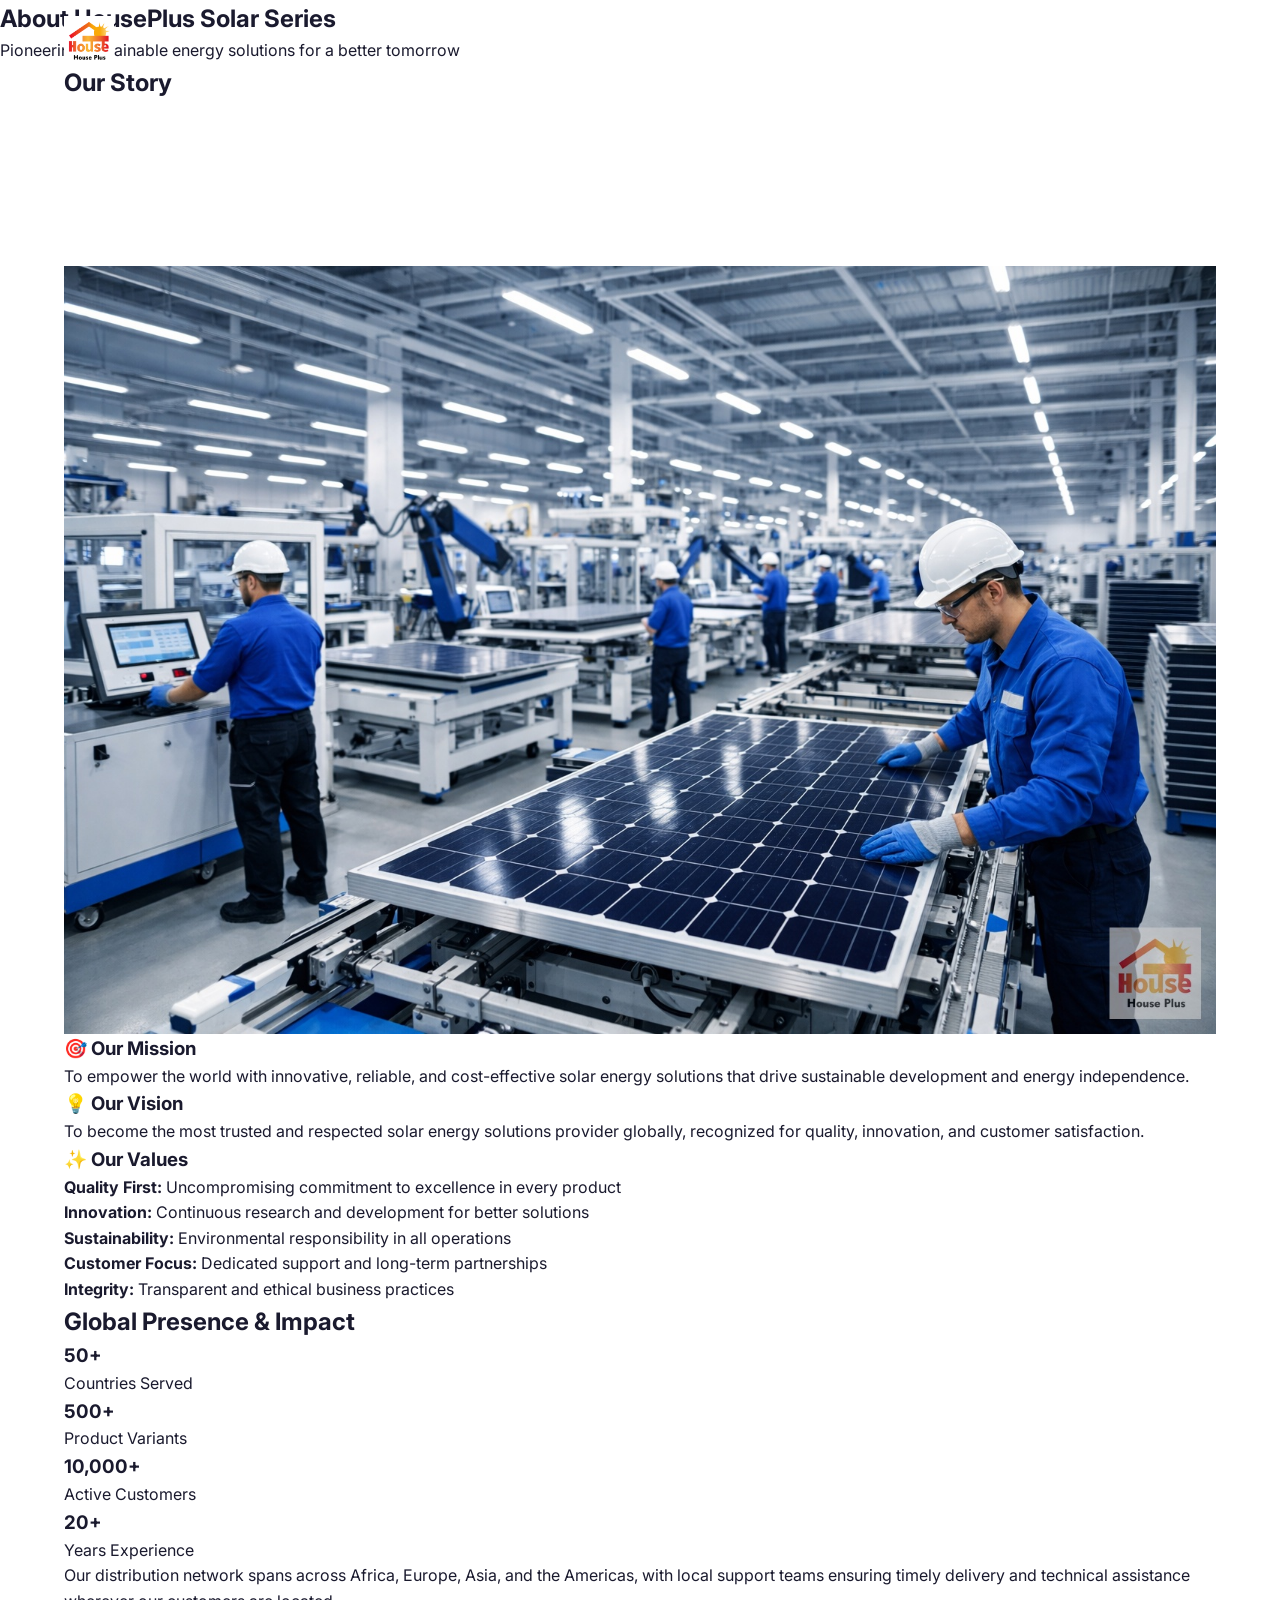
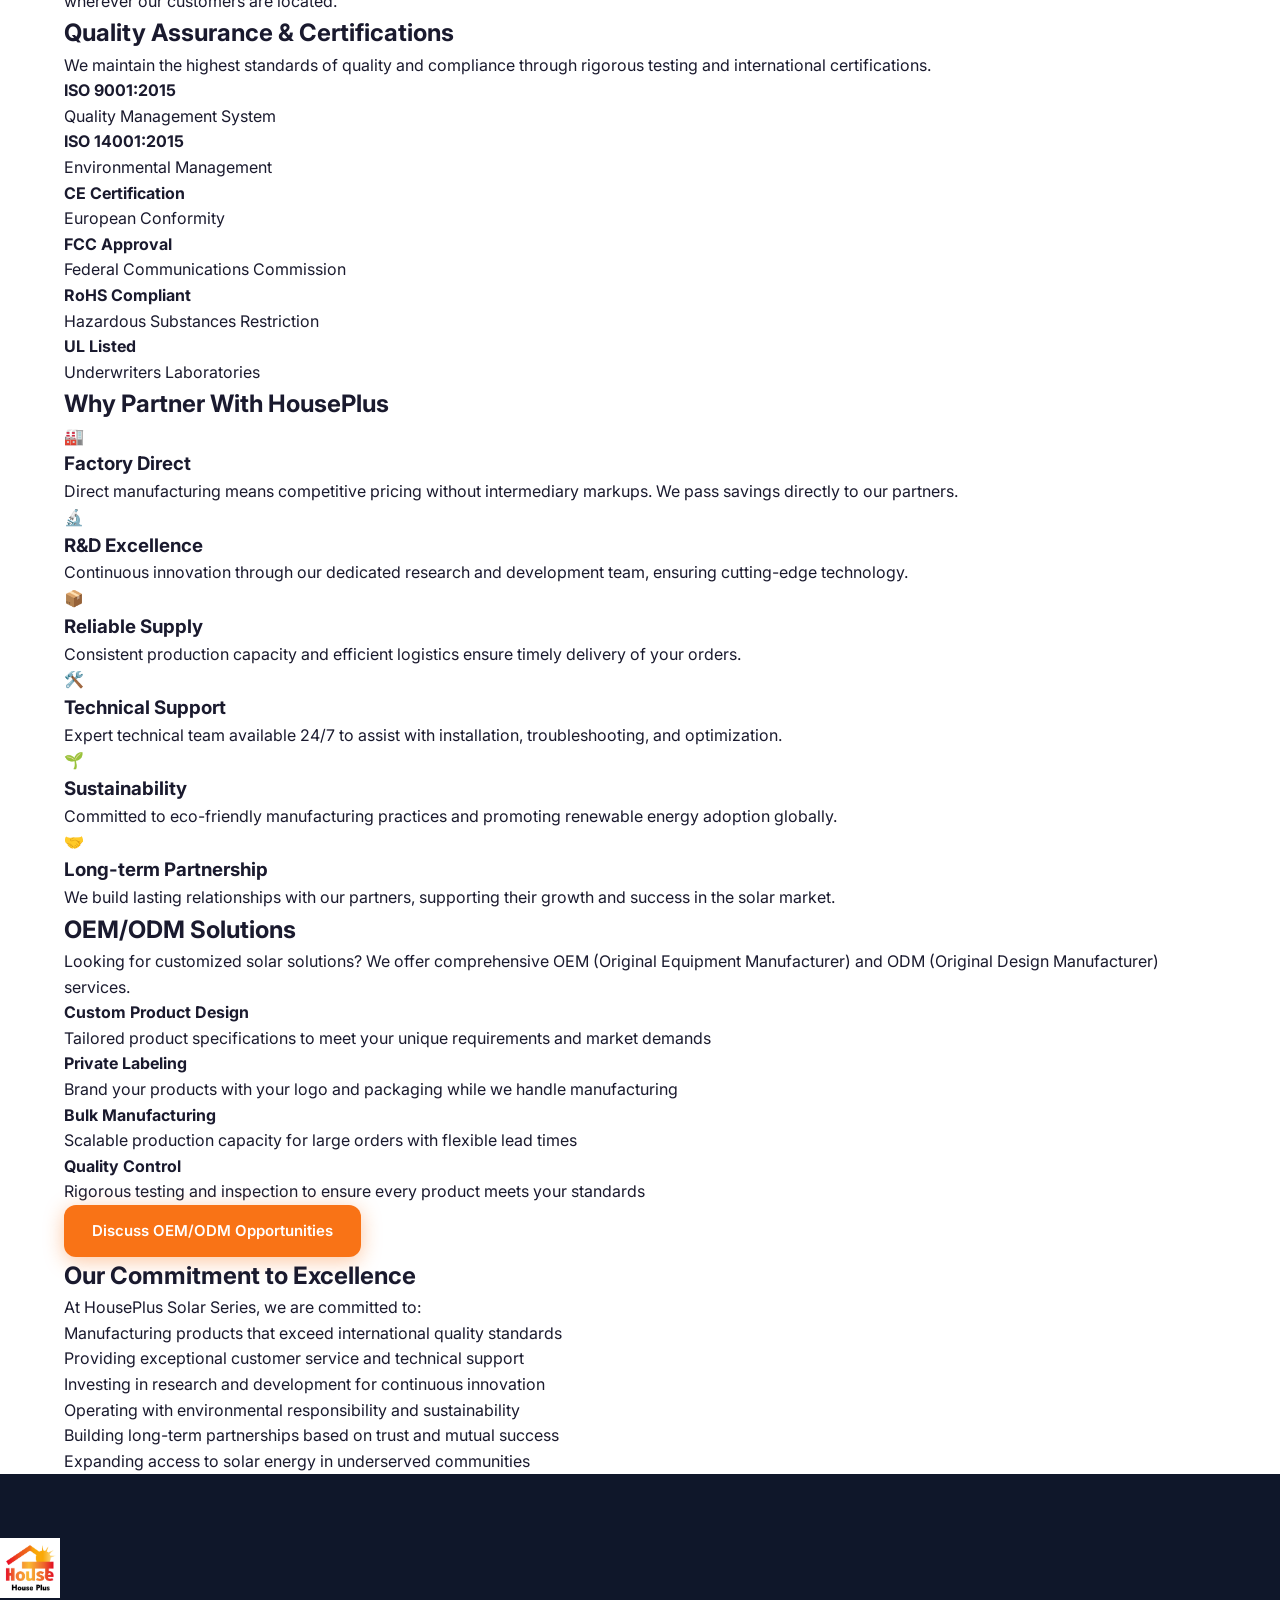
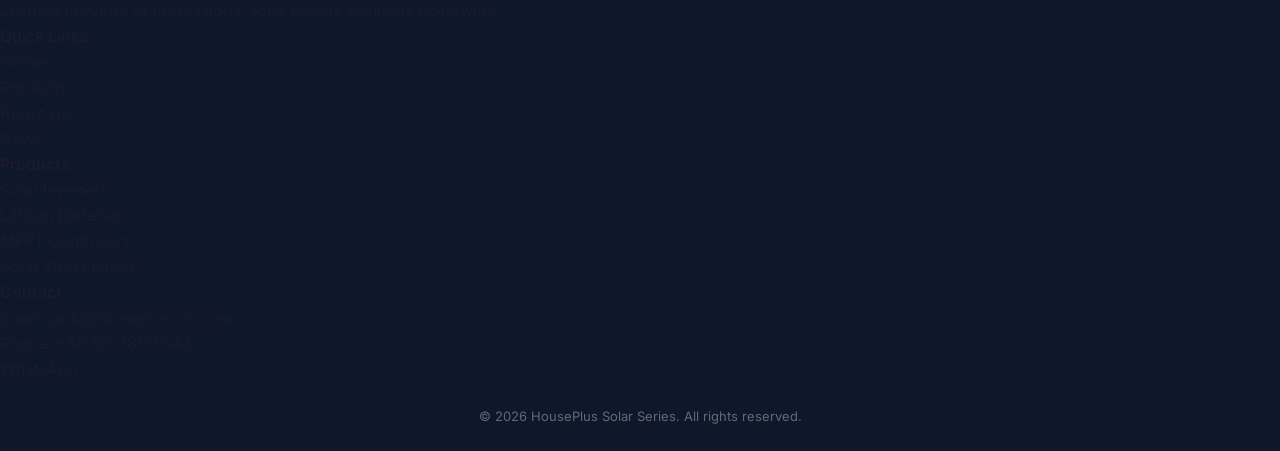
==== about.html @ 692befcb "Restructure to Multi-Page Architecture: Add products.html, about.html, contact.html pages with deep " ====
<!DOCTYPE html>
<html lang="en">
<head>
  <meta charset="UTF-8" />
  <meta name="viewport" content="width=device-width, initial-scale=1.0" />
  <title>About HousePlus | Leading Solar Energy Solutions Provider</title>
  <meta name="description" content="Learn about HousePlus Solar Series - a global leader in professional solar energy solutions with 20+ years of experience, serving 50+ countries with innovative and reliable products." />
  <meta name="keywords" content="solar company, renewable energy provider, solar manufacturer, solar solutions, sustainable energy, company profile" />
  
  <!-- Open Graph -->
  <meta property="og:title" content="About HousePlus | Leading Solar Energy Provider" />
  <meta property="og:description" content="Global leader in professional solar energy solutions with 20+ years of experience and presence in 50+ countries." />
  <meta property="og:type" content="website" />
  <meta property="og:url" content="https://houseplus.ng/about.html" />
  <meta property="og:image" content="https://houseplus.ng/assets/about-bg.jpg" />
  
  <!-- Fonts & Styles -->
  <link rel="preconnect" href="https://fonts.googleapis.com" />
  <link rel="preconnect" href="https://fonts.gstatic.com" crossorigin />
  <link href="https://fonts.googleapis.com/css2?family=Inter:wght@300;400;500;600;700;800&family=Montserrat:wght@700;800;900&display=swap" rel="stylesheet" />
  <link rel="stylesheet" href="style.css" />
  
  <!-- Favicon -->
  <link rel="icon" type="image/x-icon" href="favicon.ico" />
  <link rel="icon" type="image/png" sizes="256x256" href="assets/favicon.png" />
  <meta name="theme-color" content="#F97316" />
  
  <!-- Canonical -->
  <link rel="canonical" href="https://houseplus.ng/about.html" />
  
  <!-- Schema Markup - About Organization -->
  <script type="application/ld+json">
  {
    "@context": "https://schema.org",
    "@type": "Organization",
    "name": "HousePlus Solar Series",
    "url": "https://houseplus.ng/",
    "logo": "https://houseplus.ng/assets/houseplus-logo.png",
    "description": "Global leader in professional solar energy solutions",
    "foundingDate": "2003",
    "numberOfEmployees": "500+",
    "areaServed": [
      "Nigeria", "Africa", "Europe", "Asia", "Americas"
    ],
    "contactPoint": {
      "@type": "ContactPoint",
      "contactType": "Sales",
      "telephone": "+86-155-7811-9543",
      "email": "jack@houseplus-ch.com"
    }
  }
  </script>
</head>
<body>

  <!-- ===== NAVIGATION ===== -->
  <nav class="navbar" id="navbar">
    <div class="nav-container">
      <div class="nav-logo">
        <img src="assets/houseplus-logo.png" alt="HousePlus Logo" class="logo-image" />
      </div>
      <ul class="nav-links" id="navLinks">
        <li><a href="/">Home</a></li>
        <li><a href="/products.html">Products</a></li>
        <li><a href="/about.html">About</a></li>
        <li><a href="/news.html">News</a></li>
        <li><a href="/contact.html">Contact</a></li>
      </ul>
      <div class="nav-toggle" id="navToggle">
        <span></span>
        <span></span>
        <span></span>
      </div>
    </div>
  </nav>

  <!-- ===== PAGE HEADER ===== -->
  <section class="page-header">
    <h1>About HousePlus Solar Series</h1>
    <p>Pioneering sustainable energy solutions for a better tomorrow</p>
  </section>

  <!-- ===== COMPANY STORY ===== -->
  <section class="about-section">
    <div class="container">
      <div class="about-content">
        <h2>Our Story</h2>
        <p>Founded in 2003, HousePlus Solar Series has grown from a small regional manufacturer to a global leader in professional solar energy solutions. With over two decades of experience, we have established ourselves as a trusted partner for residential, commercial, and industrial solar applications across more than 50 countries.</p>
        <p>Our mission is to make renewable energy accessible, affordable, and reliable for everyone. We believe that solar power is not just an alternative energy source—it's the future of sustainable development. Every product we manufacture is designed with this vision in mind.</p>
      </div>
      <div class="about-image">
        <img src="assets/about-bg.jpg" alt="HousePlus Factory" />
      </div>
    </div>
  </section>

  <!-- ===== MISSION & VALUES ===== -->
  <section class="mission-values">
    <div class="container">
      <div class="mission-item">
        <h3>🎯 Our Mission</h3>
        <p>To empower the world with innovative, reliable, and cost-effective solar energy solutions that drive sustainable development and energy independence.</p>
      </div>
      <div class="mission-item">
        <h3>💡 Our Vision</h3>
        <p>To become the most trusted and respected solar energy solutions provider globally, recognized for quality, innovation, and customer satisfaction.</p>
      </div>
      <div class="mission-item">
        <h3>✨ Our Values</h3>
        <ul>
          <li><strong>Quality First:</strong> Uncompromising commitment to excellence in every product</li>
          <li><strong>Innovation:</strong> Continuous research and development for better solutions</li>
          <li><strong>Sustainability:</strong> Environmental responsibility in all operations</li>
          <li><strong>Customer Focus:</strong> Dedicated support and long-term partnerships</li>
          <li><strong>Integrity:</strong> Transparent and ethical business practices</li>
        </ul>
      </div>
    </div>
  </section>

  <!-- ===== GLOBAL PRESENCE ===== -->
  <section class="global-presence">
    <div class="container">
      <h2>Global Presence & Impact</h2>
      <div class="presence-grid">
        <div class="presence-item">
          <h3>50+</h3>
          <p>Countries Served</p>
        </div>
        <div class="presence-item">
          <h3>500+</h3>
          <p>Product Variants</p>
        </div>
        <div class="presence-item">
          <h3>10,000+</h3>
          <p>Active Customers</p>
        </div>
        <div class="presence-item">
          <h3>20+</h3>
          <p>Years Experience</p>
        </div>
      </div>
      <p class="presence-description">Our distribution network spans across Africa, Europe, Asia, and the Americas, with local support teams ensuring timely delivery and technical assistance wherever our customers are located.</p>
    </div>
  </section>

  <!-- ===== QUALITY & CERTIFICATIONS ===== -->
  <section class="certifications">
    <div class="container">
      <h2>Quality Assurance & Certifications</h2>
      <p>We maintain the highest standards of quality and compliance through rigorous testing and international certifications.</p>
      <div class="cert-grid">
        <div class="cert-item">
          <h4>ISO 9001:2015</h4>
          <p>Quality Management System</p>
        </div>
        <div class="cert-item">
          <h4>ISO 14001:2015</h4>
          <p>Environmental Management</p>
        </div>
        <div class="cert-item">
          <h4>CE Certification</h4>
          <p>European Conformity</p>
        </div>
        <div class="cert-item">
          <h4>FCC Approval</h4>
          <p>Federal Communications Commission</p>
        </div>
        <div class="cert-item">
          <h4>RoHS Compliant</h4>
          <p>Hazardous Substances Restriction</p>
        </div>
        <div class="cert-item">
          <h4>UL Listed</h4>
          <p>Underwriters Laboratories</p>
        </div>
      </div>
    </div>
  </section>

  <!-- ===== WHY PARTNER WITH US ===== -->
  <section class="partnership-benefits">
    <div class="container">
      <h2>Why Partner With HousePlus</h2>
      <div class="benefits-grid">
        <div class="benefit-item">
          <div class="benefit-icon">🏭</div>
          <h3>Factory Direct</h3>
          <p>Direct manufacturing means competitive pricing without intermediary markups. We pass savings directly to our partners.</p>
        </div>
        <div class="benefit-item">
          <div class="benefit-icon">🔬</div>
          <h3>R&D Excellence</h3>
          <p>Continuous innovation through our dedicated research and development team, ensuring cutting-edge technology.</p>
        </div>
        <div class="benefit-item">
          <div class="benefit-icon">📦</div>
          <h3>Reliable Supply</h3>
          <p>Consistent production capacity and efficient logistics ensure timely delivery of your orders.</p>
        </div>
        <div class="benefit-item">
          <div class="benefit-icon">🛠️</div>
          <h3>Technical Support</h3>
          <p>Expert technical team available 24/7 to assist with installation, troubleshooting, and optimization.</p>
        </div>
        <div class="benefit-item">
          <div class="benefit-icon">🌱</div>
          <h3>Sustainability</h3>
          <p>Committed to eco-friendly manufacturing practices and promoting renewable energy adoption globally.</p>
        </div>
        <div class="benefit-item">
          <div class="benefit-icon">🤝</div>
          <h3>Long-term Partnership</h3>
          <p>We build lasting relationships with our partners, supporting their growth and success in the solar market.</p>
        </div>
      </div>
    </div>
  </section>

  <!-- ===== OEM/ODM SERVICES ===== -->
  <section class="oem-services">
    <div class="container">
      <h2>OEM/ODM Solutions</h2>
      <p>Looking for customized solar solutions? We offer comprehensive OEM (Original Equipment Manufacturer) and ODM (Original Design Manufacturer) services.</p>
      <div class="services-list">
        <div class="service-item">
          <h4>Custom Product Design</h4>
          <p>Tailored product specifications to meet your unique requirements and market demands</p>
        </div>
        <div class="service-item">
          <h4>Private Labeling</h4>
          <p>Brand your products with your logo and packaging while we handle manufacturing</p>
        </div>
        <div class="service-item">
          <h4>Bulk Manufacturing</h4>
          <p>Scalable production capacity for large orders with flexible lead times</p>
        </div>
        <div class="service-item">
          <h4>Quality Control</h4>
          <p>Rigorous testing and inspection to ensure every product meets your standards</p>
        </div>
      </div>
      <a href="/contact.html" class="btn btn-primary btn-large">Discuss OEM/ODM Opportunities</a>
    </div>
  </section>

  <!-- ===== COMMITMENT TO EXCELLENCE ===== -->
  <section class="commitment">
    <div class="container">
      <h2>Our Commitment to Excellence</h2>
      <p>At HousePlus Solar Series, we are committed to:</p>
      <ul class="commitment-list">
        <li>Manufacturing products that exceed international quality standards</li>
        <li>Providing exceptional customer service and technical support</li>
        <li>Investing in research and development for continuous innovation</li>
        <li>Operating with environmental responsibility and sustainability</li>
        <li>Building long-term partnerships based on trust and mutual success</li>
        <li>Expanding access to solar energy in underserved communities</li>
      </ul>
    </div>
  </section>

  <!-- ===== FOOTER ===== -->
  <footer class="footer">
    <div class="footer-content">
      <div class="footer-section">
        <div class="footer-brand">
          <img src="assets/houseplus-logo.png" alt="HousePlus Logo" class="logo-image" />
        </div>
        <p>Leading provider of professional solar energy solutions worldwide</p>
      </div>
      <div class="footer-section">
        <h4>Quick Links</h4>
        <ul>
          <li><a href="/">Home</a></li>
          <li><a href="/products.html">Products</a></li>
          <li><a href="/about.html">About Us</a></li>
          <li><a href="/news.html">News</a></li>
        </ul>
      </div>
      <div class="footer-section">
        <h4>Products</h4>
        <ul>
          <li><a href="/products.html#inverters">Solar Inverters</a></li>
          <li><a href="/products.html#batteries">Lithium Batteries</a></li>
          <li><a href="/products.html#controllers">MPPT Controllers</a></li>
          <li><a href="/products.html#lights">Solar Street Lights</a></li>
        </ul>
      </div>
      <div class="footer-section">
        <h4>Contact</h4>
        <p>Email: <a href="mailto:jack@houseplus-ch.com">jack@houseplus-ch.com</a></p>
        <p>Phone: <a href="tel:+8615578119543">+86 155 7811 9543</a></p>
        <p><a href="https://wa.me/8615578119543" target="_blank">WhatsApp</a></p>
      </div>
    </div>
    <div class="footer-bottom">
      <p>&copy; 2026 HousePlus Solar Series. All rights reserved.</p>
    </div>
  </footer>

  <!-- Scripts -->
  <script src="script.js"></script>
</body>
</html>
---- style.css ----
/* ===== RESET & BASE ===== */
*, *::before, *::after { box-sizing: border-box; margin: 0; padding: 0; }
html { scroll-behavior: smooth; font-size: 16px; }
body {
  font-family: 'Inter', system-ui, sans-serif;
  color: #1a1a2e;
  background: #fff;
  line-height: 1.6;
  overflow-x: hidden;
}
img { max-width: 100%; height: auto; display: block; }
a { text-decoration: none; color: inherit; }
ul { list-style: none; }

/* ===== CSS VARIABLES ===== */
:root {
  --orange: #F97316;
  --orange-dark: #EA580C;
  --orange-light: #FED7AA;
  --green: #16A34A;
  --blue: #2563EB;
  --dark: #0F172A;
  --dark-2: #1E293B;
  --gray: #64748B;
  --gray-light: #F1F5F9;
  --white: #FFFFFF;
  --radius: 16px;
  --shadow: 0 4px 24px rgba(0,0,0,0.08);
  --shadow-lg: 0 12px 48px rgba(0,0,0,0.14);
  --transition: all 0.3s cubic-bezier(0.4, 0, 0.2, 1);
}

/* ===== CONTAINER ===== */
.container {
  max-width: 1200px;
  margin: 0 auto;
  padding: 0 24px;
}

/* ===== NAVBAR ===== */
.navbar {
  position: fixed;
  top: 0; left: 0; right: 0;
  z-index: 1000;
  padding: 16px 0;
  transition: var(--transition);
}
.navbar.scrolled {
  background: rgba(15, 23, 42, 0.95);
  backdrop-filter: blur(12px);
  padding: 12px 0;
  box-shadow: 0 2px 20px rgba(0,0,0,0.2);
}
.nav-container {
  max-width: 1200px;
  margin: 0 auto;
  padding: 0 24px;
  display: flex;
  align-items: center;
  gap: 32px;
}
.nav-logo {
  display: flex;
  align-items: center;
  gap: 10px;
  flex-shrink: 0;
}
.logo-image {
  height: 50px;
  width: auto;
  object-fit: contain;
  transition: var(--transition);
}
.navbar.scrolled .logo-image {
  height: 42px;
}
.logo-icon svg { width: 38px; height: 38px; }
.logo-text {
  display: flex;
  flex-direction: column;
  line-height: 1;
}
.logo-house { font-family: 'Montserrat', sans-serif; font-weight: 800; font-size: 18px; color: #fff; }
.logo-plus { font-family: 'Montserrat', sans-serif; font-weight: 800; font-size: 18px; color: var(--orange); display: inline; }
.logo-house + .logo-plus { display: inline; }
.logo-text > span:first-child::after { content: ''; }
.logo-text { flex-direction: row; align-items: baseline; gap: 0; flex-wrap: wrap; }
.logo-sub { font-size: 10px; color: rgba(255,255,255,0.6); letter-spacing: 0.1em; text-transform: uppercase; width: 100%; margin-top: 2px; }
.nav-links {
  display: flex;
  align-items: center;
  gap: 4px;
  margin-left: auto;
}
.nav-links a {
  color: rgba(255,255,255,0.85);
  font-size: 14px;
  font-weight: 500;
  padding: 8px 14px;
  border-radius: 8px;
  transition: var(--transition);
}
.nav-links a:hover { color: #fff; background: rgba(255,255,255,0.1); }
.nav-cta {
  background: var(--orange);
  color: #fff;
  font-size: 14px;
  font-weight: 600;
  padding: 10px 22px;
  border-radius: 10px;
  transition: var(--transition);
  white-space: nowrap;
}
.nav-cta:hover { background: var(--orange-dark); transform: translateY(-1px); }
.nav-toggle {
  display: none;
  flex-direction: column;
  gap: 5px;
  background: none;
  border: none;
  cursor: pointer;
  padding: 4px;
  margin-left: auto;
}
.nav-toggle span {
  display: block;
  width: 24px;
  height: 2px;
  background: #fff;
  border-radius: 2px;
  transition: var(--transition);
}

/* ===== HERO ===== */
.hero {
  position: relative;
  min-height: 100vh;
  display: flex;
  align-items: center;
  overflow: hidden;
}
.hero-bg {
  position: absolute;
  inset: 0;
  z-index: 0;
}
.hero-bg img {
  width: 100%;
  height: 100%;
  object-fit: cover;
  object-position: center;
}
.hero-overlay {
  position: absolute;
  inset: 0;
  background: linear-gradient(135deg, rgba(15,23,42,0.88) 0%, rgba(15,23,42,0.65) 50%, rgba(249,115,22,0.25) 100%);
}
.hero-content {
  position: relative;
  z-index: 1;
  max-width: 1200px;
  margin: 0 auto;
  padding: 120px 24px 80px;
  max-width: 680px;
  padding-left: 80px;
}
.hero-badge {
  display: inline-flex;
  align-items: center;
  gap: 8px;
  background: rgba(249,115,22,0.2);
  border: 1px solid rgba(249,115,22,0.4);
  color: var(--orange-light);
  font-size: 13px;
  font-weight: 600;
  padding: 8px 16px;
  border-radius: 50px;
  margin-bottom: 24px;
  letter-spacing: 0.03em;
}
.hero-title {
  font-family: 'Montserrat', sans-serif;
  font-size: clamp(36px, 5vw, 64px);
  font-weight: 900;
  color: #fff;
  line-height: 1.1;
  margin-bottom: 20px;
  letter-spacing: -0.02em;
}
.gradient-text {
  background: linear-gradient(135deg, var(--orange) 0%, #FBBF24 100%);
  -webkit-background-clip: text;
  -webkit-text-fill-color: transparent;
  background-clip: text;
}
.hero-desc {
  color: rgba(255,255,255,0.8);
  font-size: 17px;
  line-height: 1.7;
  margin-bottom: 36px;
  max-width: 560px;
}
.hero-actions {
  display: flex;
  gap: 16px;
  flex-wrap: wrap;
  margin-bottom: 48px;
}
.btn-primary {
  display: inline-flex;
  align-items: center;
  gap: 8px;
  background: var(--orange);
  color: #fff;
  font-size: 15px;
  font-weight: 600;
  padding: 14px 28px;
  border-radius: 12px;
  transition: var(--transition);
  box-shadow: 0 4px 20px rgba(249,115,22,0.4);
}
.btn-primary:hover { background: var(--orange-dark); transform: translateY(-2px); box-shadow: 0 8px 30px rgba(249,115,22,0.5); }
.btn-secondary {
  display: inline-flex;
  align-items: center;
  gap: 8px;
  background: rgba(255,255,255,0.12);
  border: 1px solid rgba(255,255,255,0.3);
  color: #fff;
  font-size: 15px;
  font-weight: 600;
  padding: 14px 28px;
  border-radius: 12px;
  transition: var(--transition);
  backdrop-filter: blur(8px);
}
.btn-secondary:hover { background: rgba(255,255,255,0.2); transform: translateY(-2px); }
.hero-stats {
  display: flex;
  align-items: center;
  gap: 32px;
}
.stat-item { display: flex; flex-direction: column; }
.stat-num { font-family: 'Montserrat', sans-serif; font-size: 28px; font-weight: 800; color: #fff; line-height: 1; }
.stat-label { font-size: 12px; color: rgba(255,255,255,0.6); text-transform: uppercase; letter-spacing: 0.08em; margin-top: 4px; }
.stat-divider { width: 1px; height: 40px; background: rgba(255,255,255,0.2); }
.hero-scroll {
  position: absolute;
  bottom: 40px;
  right: 80px;
  z-index: 1;
}
.scroll-indicator {
  display: flex;
  flex-direction: column;
  align-items: center;
  gap: 8px;
  color: rgba(255,255,255,0.5);
  font-size: 11px;
  letter-spacing: 0.1em;
  text-transform: uppercase;
}
.scroll-line {
  width: 1px;
  height: 48px;
  background: linear-gradient(to bottom, rgba(255,255,255,0.5), transparent);
  animation: scrollPulse 2s ease-in-out infinite;
}
@keyframes scrollPulse {
  0%, 100% { opacity: 0.5; transform: scaleY(1); }
  50% { opacity: 1; transform: scaleY(1.1); }
}

/* ===== SECTION COMMON ===== */
.section-header {
  text-align: center;
  margin-bottom: 64px;
}
.section-tag {
  display: inline-block;
  background: rgba(249,115,22,0.1);
  color: var(--orange);
  font-size: 12px;
  font-weight: 700;
  letter-spacing: 0.12em;
  text-transform: uppercase;
  padding: 6px 16px;
  border-radius: 50px;
  margin-bottom: 16px;
}
.section-tag.light {
  background: rgba(255,255,255,0.15);
  color: rgba(255,255,255,0.9);
}
.section-title {
  font-family: 'Montserrat', sans-serif;
  font-size: clamp(28px, 4vw, 44px);
  font-weight: 800;
  color: var(--dark);
  line-height: 1.15;
  margin-bottom: 16px;
  letter-spacing: -0.02em;
}
.section-desc {
  color: var(--gray);
  font-size: 17px;
  max-width: 600px;
  margin: 0 auto;
  line-height: 1.7;
}

/* ===== PRODUCTS SECTION ===== */
.categories {
  padding: 100px 0;
  background: #fff;
}
.products-grid {
  display: grid;
  grid-template-columns: repeat(3, 1fr);
  gap: 28px;
}
.product-card {
  background: #fff;
  border-radius: var(--radius);
  overflow: hidden;
  box-shadow: var(--shadow);
  border: 1px solid #E2E8F0;
  transition: var(--transition);
  display: flex;
  flex-direction: column;
}
.product-card:hover {
  transform: translateY(-6px);
  box-shadow: var(--shadow-lg);
  border-color: var(--orange-light);
}
.product-img-wrap {
  position: relative;
  aspect-ratio: 1;
  overflow: hidden;
  background: var(--gray-light);
}
.product-img-wrap img {
  width: 100%;
  height: 100%;
  object-fit: cover;
  transition: transform 0.5s ease;
}
.product-card:hover .product-img-wrap img { transform: scale(1.05); }
.product-badge {
  position: absolute;
  top: 14px;
  left: 14px;
  background: var(--orange);
  color: #fff;
  font-size: 11px;
  font-weight: 700;
  padding: 4px 12px;
  border-radius: 50px;
  letter-spacing: 0.05em;
  text-transform: uppercase;
}
.product-badge.new { background: var(--green); }
.product-badge.hot { background: #DC2626; }
.product-body {
  padding: 24px;
  display: flex;
  flex-direction: column;
  flex: 1;
}
.product-tag {
  font-size: 11px;
  font-weight: 700;
  color: var(--orange);
  text-transform: uppercase;
  letter-spacing: 0.1em;
  margin-bottom: 8px;
}
.product-body h3 {
  font-family: 'Montserrat', sans-serif;
  font-size: 18px;
  font-weight: 700;
  color: var(--dark);
  margin-bottom: 10px;
  line-height: 1.3;
}
.product-body p {
  font-size: 14px;
  color: var(--gray);
  line-height: 1.65;
  margin-bottom: 16px;
}
.product-specs {
  border-top: 1px solid #E2E8F0;
  padding-top: 16px;
  margin-bottom: 20px;
  display: flex;
  flex-direction: column;
  gap: 8px;
}
.product-specs li {
  display: flex;
  justify-content: space-between;
  align-items: center;
  font-size: 13px;
}
.product-specs li span { color: var(--gray); }
.product-specs li strong { color: var(--dark); font-weight: 600; }
.product-btn {
  display: block;
  text-align: center;
  background: var(--gray-light);
  color: var(--dark);
  font-size: 14px;
  font-weight: 600;
  padding: 12px;
  border-radius: 10px;
  transition: var(--transition);
  margin-top: auto;
}
.product-btn:hover { background: var(--orange); color: #fff; }

/* ===== BANNER STRIP ===== */
.banner-strip {
  background: linear-gradient(135deg, var(--dark) 0%, var(--dark-2) 100%);
  padding: 48px 0;
}
.banner-content {
  display: flex;
  align-items: center;
  justify-content: space-between;
  gap: 32px;
  flex-wrap: wrap;
}
.banner-text h3 {
  font-family: 'Montserrat', sans-serif;
  font-size: 22px;
  font-weight: 700;
  color: #fff;
  margin-bottom: 8px;
}
.banner-text p { color: rgba(255,255,255,0.7); font-size: 15px; }
.btn-white {
  display: inline-flex;
  align-items: center;
  background: #fff;
  color: var(--dark);
  font-size: 14px;
  font-weight: 700;
  padding: 14px 28px;
  border-radius: 10px;
  transition: var(--transition);
  white-space: nowrap;
}
.btn-white:hover { background: var(--orange-light); transform: translateY(-2px); }

/* ===== FEATURES ===== */
.features {
  padding: 100px 0;
  background: var(--gray-light);
}
.features-grid {
  display: grid;
  grid-template-columns: repeat(3, 1fr);
  gap: 24px;
}
.feature-card {
  background: #fff;
  border-radius: var(--radius);
  padding: 32px 28px;
  transition: var(--transition);
  border: 1px solid #E2E8F0;
}
.feature-card:hover {
  transform: translateY(-4px);
  box-shadow: var(--shadow);
}
.feature-icon {
  width: 52px;
  height: 52px;
  border-radius: 14px;
  display: flex;
  align-items: center;
  justify-content: center;
  margin-bottom: 20px;
}
.feature-icon svg { width: 24px; height: 24px; }
.feature-icon.green { background: #DCFCE7; color: var(--green); }
.feature-icon.orange { background: #FED7AA; color: var(--orange); }
.feature-icon.blue { background: #DBEAFE; color: var(--blue); }
.feature-icon.purple { background: #EDE9FE; color: #7C3AED; }
.feature-icon.teal { background: #CCFBF1; color: #0D9488; }
.feature-icon.red { background: #FEE2E2; color: #DC2626; }
.feature-card h4 {
  font-family: 'Montserrat', sans-serif;
  font-size: 17px;
  font-weight: 700;
  color: var(--dark);
  margin-bottom: 10px;
}
.feature-card p { font-size: 14px; color: var(--gray); line-height: 1.65; }

/* ===== ABOUT ===== */
.about {
  position: relative;
  padding: 100px 0;
  overflow: hidden;
}
.about-bg {
  position: absolute;
  inset: 0;
  z-index: 0;
}
.about-bg img { width: 100%; height: 100%; object-fit: cover; }
.about-overlay {
  position: absolute;
  inset: 0;
  background: linear-gradient(135deg, rgba(15,23,42,0.92) 0%, rgba(15,23,42,0.80) 100%);
}
.about .container { position: relative; z-index: 1; }
.about-grid {
  display: grid;
  grid-template-columns: 1fr 1fr;
  gap: 64px;
  align-items: start;
}
.about-title {
  font-family: 'Montserrat', sans-serif;
  font-size: clamp(24px, 3vw, 36px);
  font-weight: 800;
  color: #fff;
  line-height: 1.2;
  margin-bottom: 20px;
  letter-spacing: -0.02em;
}
.about-content p {
  color: rgba(255,255,255,0.75);
  font-size: 15px;
  line-height: 1.75;
  margin-bottom: 16px;
}
.about-metrics {
  display: flex;
  gap: 32px;
  margin-top: 36px;
  padding-top: 32px;
  border-top: 1px solid rgba(255,255,255,0.15);
}
.metric { display: flex; flex-direction: column; }
.metric-num {
  font-family: 'Montserrat', sans-serif;
  font-size: 28px;
  font-weight: 800;
  color: var(--orange);
  line-height: 1;
}
.metric-label { font-size: 12px; color: rgba(255,255,255,0.55); margin-top: 4px; text-transform: uppercase; letter-spacing: 0.08em; }
.about-cards {
  display: flex;
  flex-direction: column;
  gap: 20px;
}
.about-card {
  background: rgba(255,255,255,0.08);
  border: 1px solid rgba(255,255,255,0.12);
  backdrop-filter: blur(10px);
  border-radius: var(--radius);
  padding: 24px;
  display: flex;
  gap: 20px;
  align-items: flex-start;
  transition: var(--transition);
}
.about-card:hover { background: rgba(255,255,255,0.12); }
.about-card-icon {
  width: 44px;
  height: 44px;
  background: rgba(249,115,22,0.2);
  border-radius: 12px;
  display: flex;
  align-items: center;
  justify-content: center;
  flex-shrink: 0;
  color: var(--orange);
}
.about-card-icon svg { width: 22px; height: 22px; }
.about-card h4 { font-size: 16px; font-weight: 700; color: #fff; margin-bottom: 6px; }
.about-card p { font-size: 13px; color: rgba(255,255,255,0.65); line-height: 1.6; }

/* ===== CONTACT ===== */
.contact {
  padding: 100px 0;
  background: #fff;
}
.contact-grid {
  display: grid;
  grid-template-columns: 380px 1fr;
  gap: 64px;
  align-items: start;
}
.contact-info {
  display: flex;
  flex-direction: column;
  gap: 24px;
}
.contact-item {
  display: flex;
  gap: 16px;
  align-items: flex-start;
}
.contact-icon {
  width: 44px;
  height: 44px;
  background: var(--gray-light);
  border-radius: 12px;
  display: flex;
  align-items: center;
  justify-content: center;
  flex-shrink: 0;
  color: var(--orange);
}
.contact-icon svg { width: 20px; height: 20px; }
.contact-item h5 { font-size: 13px; font-weight: 600; color: var(--gray); margin-bottom: 4px; text-transform: uppercase; letter-spacing: 0.08em; }
.contact-item p { font-size: 15px; color: var(--dark); font-weight: 500; }
.whatsapp-btn {
  display: inline-flex;
  align-items: center;
  gap: 10px;
  background: #25D366;
  color: #fff;
  font-size: 15px;
  font-weight: 600;
  padding: 14px 24px;
  border-radius: 12px;
  transition: var(--transition);
  margin-top: 8px;
  box-shadow: 0 4px 16px rgba(37,211,102,0.3);
}
.whatsapp-btn:hover { background: #1ebe5d; transform: translateY(-2px); box-shadow: 0 8px 24px rgba(37,211,102,0.4); }

/* ===== FORM ===== */
.contact-form {
  display: flex;
  flex-direction: column;
  gap: 20px;
}
.form-row { display: grid; grid-template-columns: 1fr 1fr; gap: 20px; }
.form-group { display: flex; flex-direction: column; gap: 8px; }
.form-group label { font-size: 13px; font-weight: 600; color: var(--dark); }
.form-group input,
.form-group select,
.form-group textarea {
  border: 1.5px solid #E2E8F0;
  border-radius: 10px;
  padding: 12px 16px;
  font-size: 14px;
  font-family: inherit;
  color: var(--dark);
  background: #fff;
  transition: var(--transition);
  outline: none;
  resize: vertical;
}
.form-group input:focus,
.form-group select:focus,
.form-group textarea:focus {
  border-color: var(--orange);
  box-shadow: 0 0 0 3px rgba(249,115,22,0.1);
}
.form-group input::placeholder,
.form-group textarea::placeholder { color: #94A3B8; }
.form-group.focused label { color: var(--orange); }
.form-group.filled label { color: var(--dark); }
.form-group.error input,
.form-group.error select,
.form-group.error textarea { border-color: #EF4444; box-shadow: 0 0 0 3px rgba(239,68,68,0.1); }
.char-counter { font-size: 12px; color: #999; margin-top: 4px; text-align: right; }
.btn-submit {
  display: inline-flex;
  align-items: center;
  justify-content: center;
  gap: 10px;
  background: var(--orange);
  color: #fff;
  font-size: 15px;
  font-weight: 600;
  padding: 16px 32px;
  border-radius: 12px;
  border: none;
  cursor: pointer;
  transition: var(--transition);
  box-shadow: 0 4px 20px rgba(249,115,22,0.35);
  font-family: inherit;
}
.btn-submit:hover { background: var(--orange-dark); transform: translateY(-2px); box-shadow: 0 8px 30px rgba(249,115,22,0.45); }
.btn-submit:disabled { opacity: 0.7; cursor: not-allowed; transform: none; }
.btn-submit:active:not(:disabled) { transform: translateY(0); }
.form-success {
  display: none;
  align-items: center;
  gap: 10px;
  background: #DCFCE7;
  color: var(--green);
  font-size: 14px;
  font-weight: 500;
  padding: 16px 20px;
  border-radius: 10px;
  border: 1px solid #BBF7D0;
}
.form-success.show { display: flex; }

/* ===== FOOTER ===== */
.footer {
  background: var(--dark);
  padding: 64px 0 0;
}
.footer-grid {
  display: grid;
  grid-template-columns: 2fr 1fr 1fr 1.5fr;
  gap: 48px;
  padding-bottom: 48px;
  border-bottom: 1px solid rgba(255,255,255,0.08);
}
.footer-brand .nav-logo { margin-bottom: 16px; }
.footer-brand .logo-image { height: 60px; width: auto; }
.footer-tagline { font-size: 14px; color: rgba(255,255,255,0.5); line-height: 1.65; }
.footer-col h5 {
  font-size: 13px;
  font-weight: 700;
  color: rgba(255,255,255,0.9);
  text-transform: uppercase;
  letter-spacing: 0.1em;
  margin-bottom: 20px;
}
.footer-col ul { display: flex; flex-direction: column; gap: 10px; }
.footer-col ul a { font-size: 14px; color: rgba(255,255,255,0.5); transition: var(--transition); }
.footer-col ul a:hover { color: var(--orange); }
.footer-contact { display: flex; flex-direction: column; gap: 12px; }
.footer-contact li {
  display: flex;
  align-items: center;
  gap: 10px;
  font-size: 13px;
  color: rgba(255,255,255,0.55);
}
.footer-contact li svg { flex-shrink: 0; opacity: 0.7; }
.footer-bottom {
  padding: 24px 0;
  text-align: center;
}
.footer-bottom p { font-size: 13px; color: rgba(255,255,255,0.35); }

/* ===== RESPONSIVE ===== */
@media (max-width: 1024px) {
  .products-grid { grid-template-columns: repeat(2, 1fr); }
  .features-grid { grid-template-columns: repeat(2, 1fr); }
  .about-grid { grid-template-columns: 1fr; gap: 40px; }
  .contact-grid { grid-template-columns: 1fr; }
  .footer-grid { grid-template-columns: 1fr 1fr; }
  .hero-content { padding-left: 40px; }
}

@media (max-width: 768px) {
  .nav-links, .nav-cta { display: none; }
  .nav-toggle { display: flex; }
  .nav-links.open {
    display: flex;
    flex-direction: column;
    position: absolute;
    top: 100%;
    left: 0; right: 0;
    background: rgba(15,23,42,0.97);
    padding: 20px 24px;
    gap: 4px;
    backdrop-filter: blur(12px);
  }
  .products-grid { grid-template-columns: 1fr; }
  .features-grid { grid-template-columns: 1fr; }
  .form-row { grid-template-columns: 1fr; }
  .footer-grid { grid-template-columns: 1fr; gap: 32px; }
  .hero-content { padding: 100px 24px 60px; max-width: 100%; }
  .hero-stats { gap: 20px; }
  .stat-num { font-size: 22px; }
  .hero-scroll { display: none; }
  .about-metrics { flex-wrap: wrap; gap: 24px; }
  .banner-content { flex-direction: column; text-align: center; }
}

@media (max-width: 480px) {
  .hero-actions { flex-direction: column; }
  .btn-primary, .btn-secondary { width: 100%; justify-content: center; }
  .hero-stats { flex-wrap: wrap; }
  .stat-divider { display: none; }
}


/* ===== NEWS PAGE STYLES ===== */
.news-hero {
  background: linear-gradient(135deg, var(--dark) 0%, var(--dark-2) 100%);
  padding: 80px 24px;
  text-align: center;
  color: #fff;
}
.news-hero-content { max-width: 800px; margin: 0 auto; }
.news-hero-title {
  font-family: 'Montserrat', sans-serif;
  font-size: 48px;
  font-weight: 900;
  margin: 24px 0;
  line-height: 1.2;
}
.news-hero-desc {
  font-size: 18px;
  color: #CBD5E1;
  margin-bottom: 40px;
}

/* ===== NEWS FILTERS ===== */
.news-filters {
  display: flex;
  gap: 12px;
  justify-content: center;
  flex-wrap: wrap;
}
.filter-btn {
  background: rgba(255, 255, 255, 0.1);
  color: #fff;
  border: 1px solid rgba(255, 255, 255, 0.2);
  padding: 10px 20px;
  border-radius: 24px;
  font-size: 14px;
  font-weight: 500;
  cursor: pointer;
  transition: var(--transition);
  font-family: inherit;
}
.filter-btn:hover {
  background: rgba(249, 115, 22, 0.2);
  border-color: var(--orange);
  color: var(--orange);
}
.filter-btn.active {
  background: var(--orange);
  border-color: var(--orange);
  color: #fff;
}

/* ===== NEWS GRID ===== */
.news-section { padding: 80px 0; }
.news-grid {
  display: grid;
  grid-template-columns: repeat(auto-fill, minmax(350px, 1fr));
  gap: 32px;
  margin-bottom: 60px;
}

/* ===== NEWS CARD ===== */
.news-card {
  background: #fff;
  border-radius: 16px;
  overflow: hidden;
  box-shadow: var(--shadow);
  transition: var(--transition);
  display: flex;
  flex-direction: column;
}
.news-card:hover {
  transform: translateY(-8px);
  box-shadow: var(--shadow-lg);
}
.news-image {
  position: relative;
  height: 220px;
  overflow: hidden;
}
.news-image img {
  width: 100%;
  height: 100%;
  object-fit: cover;
  transition: var(--transition);
}
.news-card:hover .news-image img {
  transform: scale(1.05);
}
.news-badge {
  position: absolute;
  top: 16px;
  left: 16px;
  background: var(--orange);
  color: #fff;
  padding: 6px 12px;
  border-radius: 6px;
  font-size: 12px;
  font-weight: 600;
}
.news-date {
  position: absolute;
  bottom: 16px;
  right: 16px;
  background: rgba(0, 0, 0, 0.6);
  color: #fff;
  padding: 6px 12px;
  border-radius: 6px;
  font-size: 12px;
  font-weight: 500;
}

/* ===== NEWS CONTENT ===== */
.news-content {
  padding: 24px;
  display: flex;
  flex-direction: column;
  flex-grow: 1;
}
.news-title {
  font-size: 18px;
  font-weight: 700;
  color: var(--dark);
  margin-bottom: 12px;
  line-height: 1.4;
}
.news-excerpt {
  font-size: 14px;
  color: var(--gray);
  margin-bottom: 16px;
  line-height: 1.6;
  flex-grow: 1;
}
.news-meta {
  display: flex;
  gap: 16px;
  font-size: 12px;
  color: #94A3B8;
  margin-bottom: 16px;
  padding-bottom: 16px;
  border-bottom: 1px solid #E2E8F0;
}
.news-author, .news-read-time { display: flex; align-items: center; }
.read-more {
  color: var(--orange);
  font-weight: 600;
  font-size: 14px;
  transition: var(--transition);
  display: inline-block;
}
.read-more:hover { color: var(--orange-dark); transform: translateX(4px); }

/* ===== LOAD MORE BUTTON ===== */
.load-more-container {
  display: flex;
  justify-content: center;
  margin-top: 40px;
}
.btn-load-more {
  background: var(--orange);
  color: #fff;
  border: none;
  padding: 14px 40px;
  border-radius: 12px;
  font-size: 15px;
  font-weight: 600;
  cursor: pointer;
  transition: var(--transition);
  font-family: inherit;
  box-shadow: 0 4px 20px rgba(249, 115, 22, 0.35);
}
.btn-load-more:hover:not(:disabled) {
  background: var(--orange-dark);
  transform: translateY(-2px);
  box-shadow: 0 8px 30px rgba(249, 115, 22, 0.45);
}
.btn-load-more:disabled {
  opacity: 0.7;
  cursor: not-allowed;
}

/* ===== NEWSLETTER SECTION ===== */
.newsletter-section {
  background: linear-gradient(135deg, var(--orange) 0%, var(--orange-dark) 100%);
  padding: 60px 24px;
  text-align: center;
  color: #fff;
}
.newsletter-content { max-width: 600px; margin: 0 auto; }
.newsletter-content h2 {
  font-family: 'Montserrat', sans-serif;
  font-size: 36px;
  font-weight: 900;
  margin-bottom: 12px;
}
.newsletter-content > p {
  font-size: 16px;
  margin-bottom: 24px;
  opacity: 0.95;
}
.newsletter-form {
  display: flex;
  gap: 12px;
  margin-bottom: 16px;
}
.newsletter-form input {
  flex: 1;
  padding: 14px 20px;
  border: none;
  border-radius: 8px;
  font-size: 14px;
  font-family: inherit;
  outline: none;
}
.newsletter-form input::placeholder { color: #94A3B8; }
.btn-subscribe {
  background: var(--dark);
  color: #fff;
  border: none;
  padding: 14px 32px;
  border-radius: 8px;
  font-size: 14px;
  font-weight: 600;
  cursor: pointer;
  transition: var(--transition);
  font-family: inherit;
}
.btn-subscribe:hover:not(:disabled) {
  background: var(--dark-2);
  transform: translateY(-2px);
}
.btn-subscribe:disabled {
  opacity: 0.7;
  cursor: not-allowed;
}
.newsletter-note {
  font-size: 12px;
  opacity: 0.8;
}

/* ===== NAVBAR ACTIVE STATE ===== */
.nav-links a.active {
  color: var(--orange);
  font-weight: 600;
}

/* ===== RESPONSIVE NEWS PAGE ===== */
@media (max-width: 768px) {
  .news-hero-title { font-size: 32px; }
  .news-grid { grid-template-columns: 1fr; gap: 24px; }
  .news-filters { gap: 8px; }
  .filter-btn { padding: 8px 16px; font-size: 13px; }
  .newsletter-form { flex-direction: column; }
  .newsletter-content h2 { font-size: 28px; }
}

@media (max-width: 480px) {
  .news-hero {
    padding: 60px 16px;
  }
  .news-hero-title { font-size: 24px; }
  .news-hero-desc { font-size: 16px; }
  .news-image { height: 180px; }
  .news-content { padding: 16px; }
  .news-title { font-size: 16px; }
  .news-excerpt { font-size: 13px; }
  .newsletter-content h2 { font-size: 24px; }
}
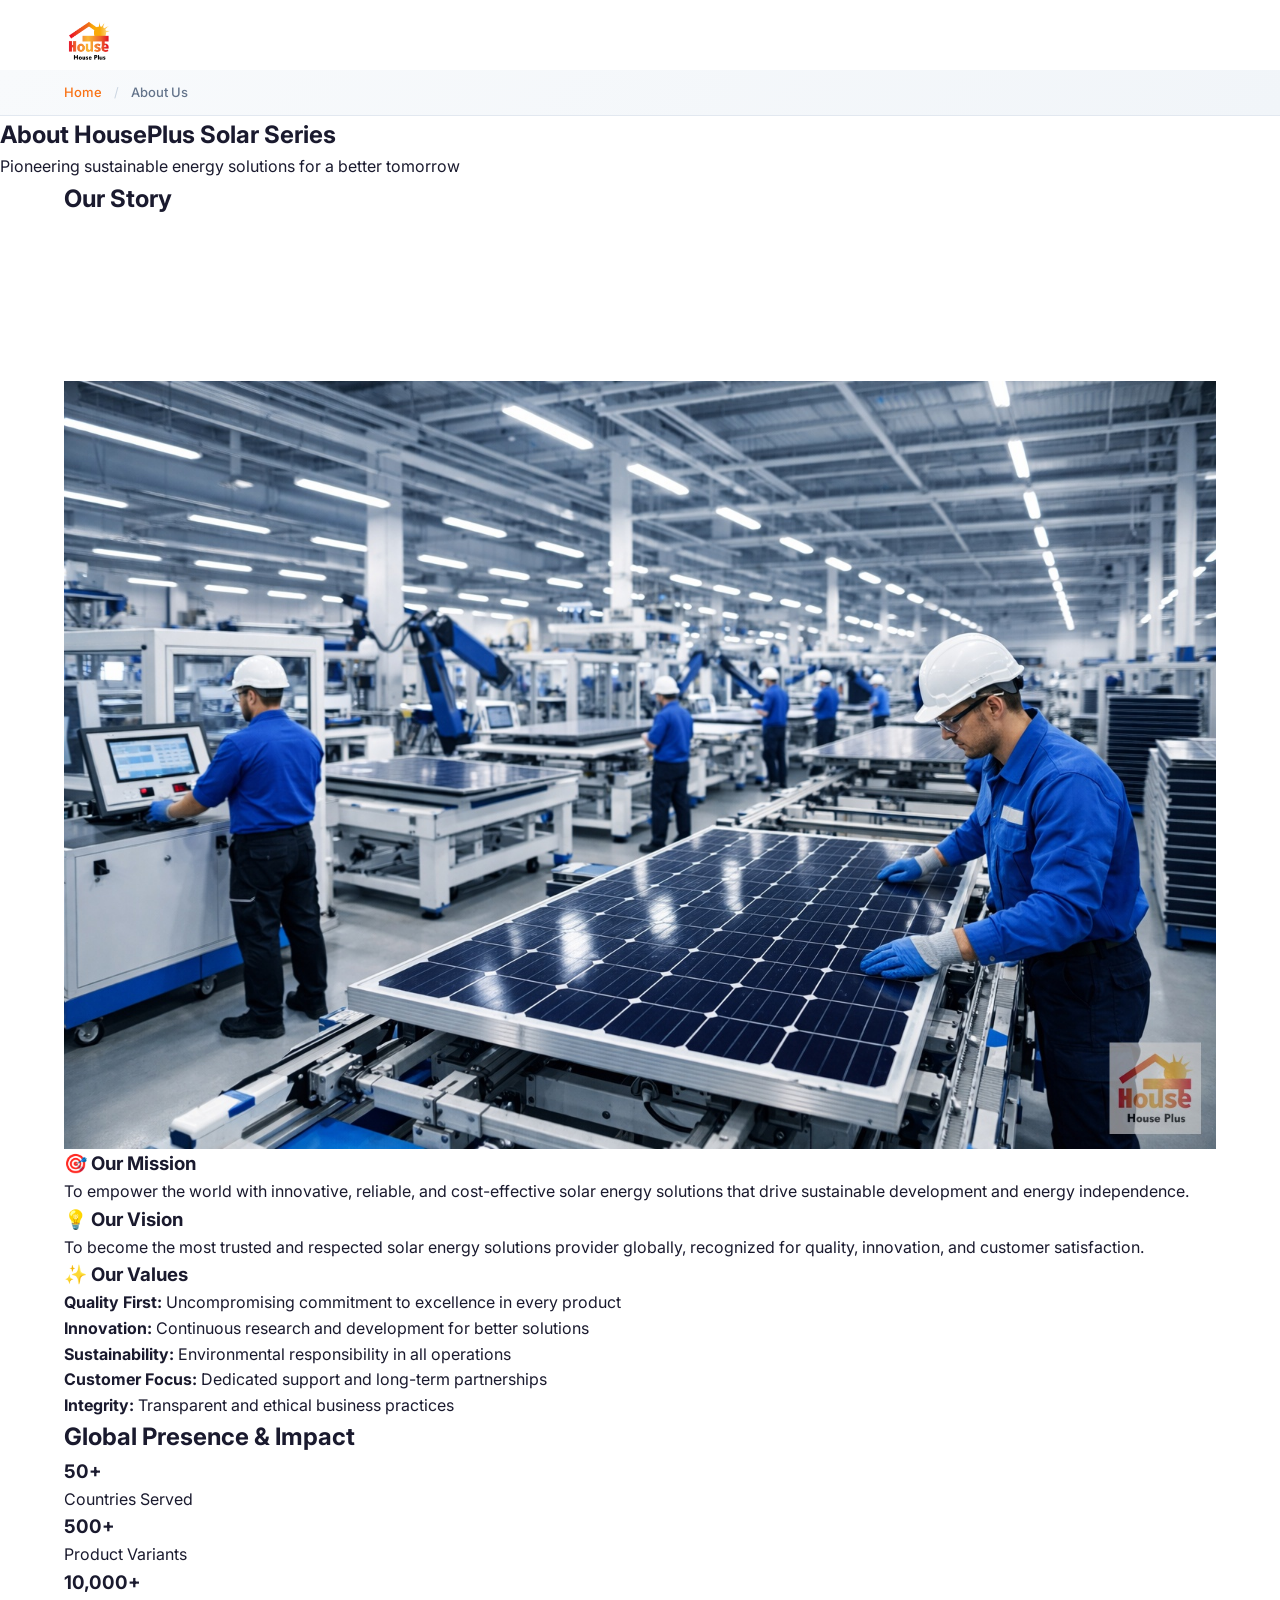
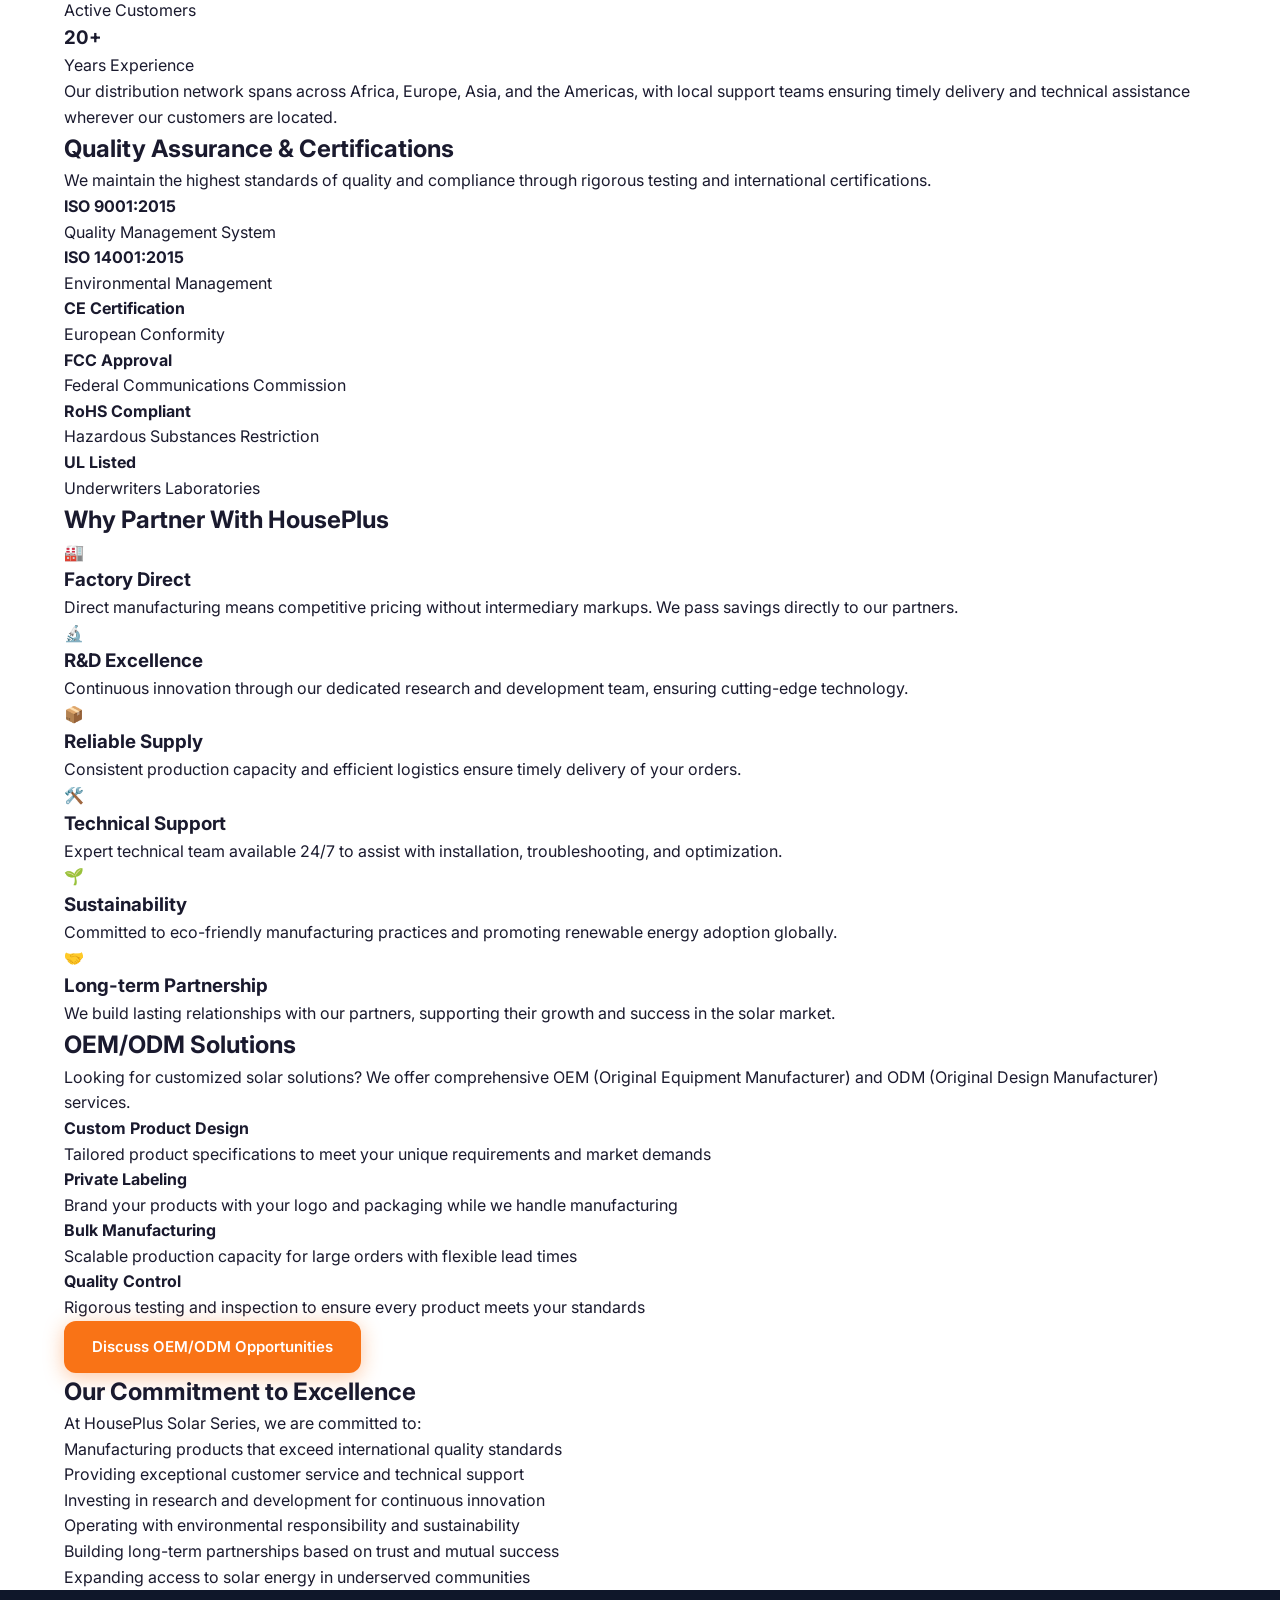
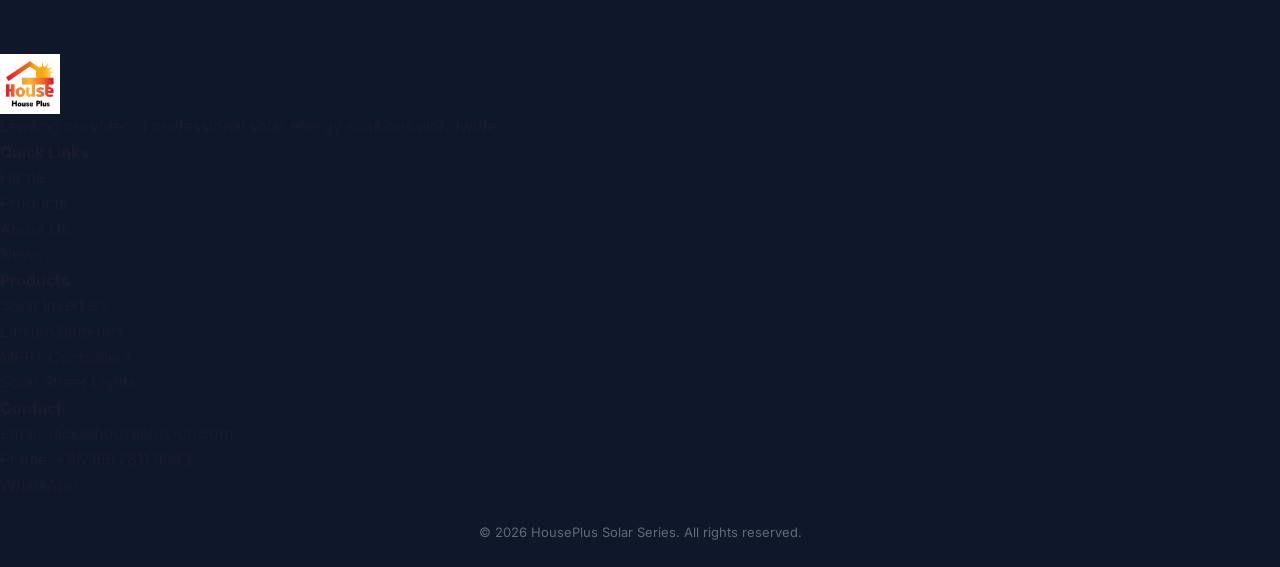
==== commit df4c43ba: "Final optimization: Add breadcrumbs, performance optimization, robots.txt enhancement, and GEO adapt" ====
--- a/about.html
+++ b/about.html
@@ -73,6 +73,8 @@
       </div>
     </div>
   </nav>
+  <!-- ===== BREADCRUMB NAVIGATION ===== -->
+  <div id="breadcrumb-container" class="breadcrumb-wrapper"></div>
 
   <!-- ===== PAGE HEADER ===== -->
   <section class="page-header">
@@ -301,5 +303,7 @@
 
   <!-- Scripts -->
   <script src="script.js"></script>
+<script src="breadcrumbs.js" defer></script>
+  <script src="performance-optimizer.js" defer></script>
 </body>
 </html>
--- a/style.css
+++ b/style.css
@@ -1061,3 +1061,153 @@
   .news-excerpt { font-size: 13px; }
   .newsletter-content h2 { font-size: 24px; }
 }
+
+
+/* ===== BREADCRUMB NAVIGATION ===== */
+.breadcrumb-wrapper {
+  background: linear-gradient(135deg, #f8fafc 0%, #f1f5f9 100%);
+  border-bottom: 1px solid #e2e8f0;
+  padding: 12px 0;
+  margin-top: 70px;
+}
+
+.breadcrumb-nav {
+  max-width: 1200px;
+  margin: 0 auto;
+  padding: 0 24px;
+}
+
+.breadcrumb-list {
+  display: flex;
+  align-items: center;
+  list-style: none;
+  padding: 0;
+  margin: 0;
+  flex-wrap: wrap;
+  gap: 8px;
+}
+
+.breadcrumb-item {
+  display: flex;
+  align-items: center;
+  gap: 8px;
+  font-size: 13px;
+}
+
+.breadcrumb-item a {
+  color: var(--orange);
+  font-weight: 500;
+  transition: var(--transition);
+}
+
+.breadcrumb-item a:hover {
+  color: var(--orange-dark);
+  text-decoration: underline;
+}
+
+.breadcrumb-item.active {
+  color: var(--gray);
+  font-weight: 500;
+}
+
+.breadcrumb-item .separator {
+  color: #cbd5e1;
+  margin: 0 4px;
+}
+
+/* ===== LAZY LOADING IMAGES ===== */
+img[loading="lazy"] {
+  background: linear-gradient(90deg, #f0f0f0 25%, #e0e0e0 50%, #f0f0f0 75%);
+  background-size: 200% 100%;
+  animation: loading 1.5s infinite;
+}
+
+img.lazy-loaded {
+  animation: fadeIn 0.3s ease-in;
+}
+
+@keyframes loading {
+  0% { background-position: 200% 0; }
+  100% { background-position: -200% 0; }
+}
+
+@keyframes fadeIn {
+  from { opacity: 0; }
+  to { opacity: 1; }
+}
+
+img.lazy-error {
+  background: #f0f0f0;
+  opacity: 0.5;
+}
+
+/* ===== PERFORMANCE OPTIMIZATIONS ===== */
+/* Reduce motion for users who prefer it */
+@media (prefers-reduced-motion: reduce) {
+  * {
+    animation-duration: 0.01ms !important;
+    animation-iteration-count: 1 !important;
+    transition-duration: 0.01ms !important;
+  }
+}
+
+/* Improve font rendering */
+body {
+  -webkit-font-smoothing: antialiased;
+  -moz-osx-font-smoothing: grayscale;
+  text-rendering: optimizeLegibility;
+}
+
+/* Optimize images for performance */
+img {
+  will-change: transform;
+  contain: layout style paint;
+}
+
+/* Optimize animations */
+@supports (will-change: transform) {
+  .hero, .product-card, .fade-in {
+    will-change: transform, opacity;
+  }
+}
+
+/* ===== RESPONSIVE BREADCRUMBS ===== */
+@media (max-width: 768px) {
+  .breadcrumb-wrapper {
+    padding: 10px 0;
+  }
+
+  .breadcrumb-item {
+    font-size: 12px;
+  }
+
+  .breadcrumb-item .separator {
+    margin: 0 2px;
+  }
+
+  .breadcrumb-list {
+    gap: 4px;
+  }
+}
+
+@media (max-width: 480px) {
+  .breadcrumb-wrapper {
+    display: none;
+  }
+}
+
+/* ===== PRINT STYLES (Performance Optimization) ===== */
+@media print {
+  .navbar, .footer, .breadcrumb-wrapper, .btn, form {
+    display: none;
+  }
+
+  body {
+    background: white;
+    color: black;
+  }
+
+  img {
+    max-width: 100%;
+  }
+}
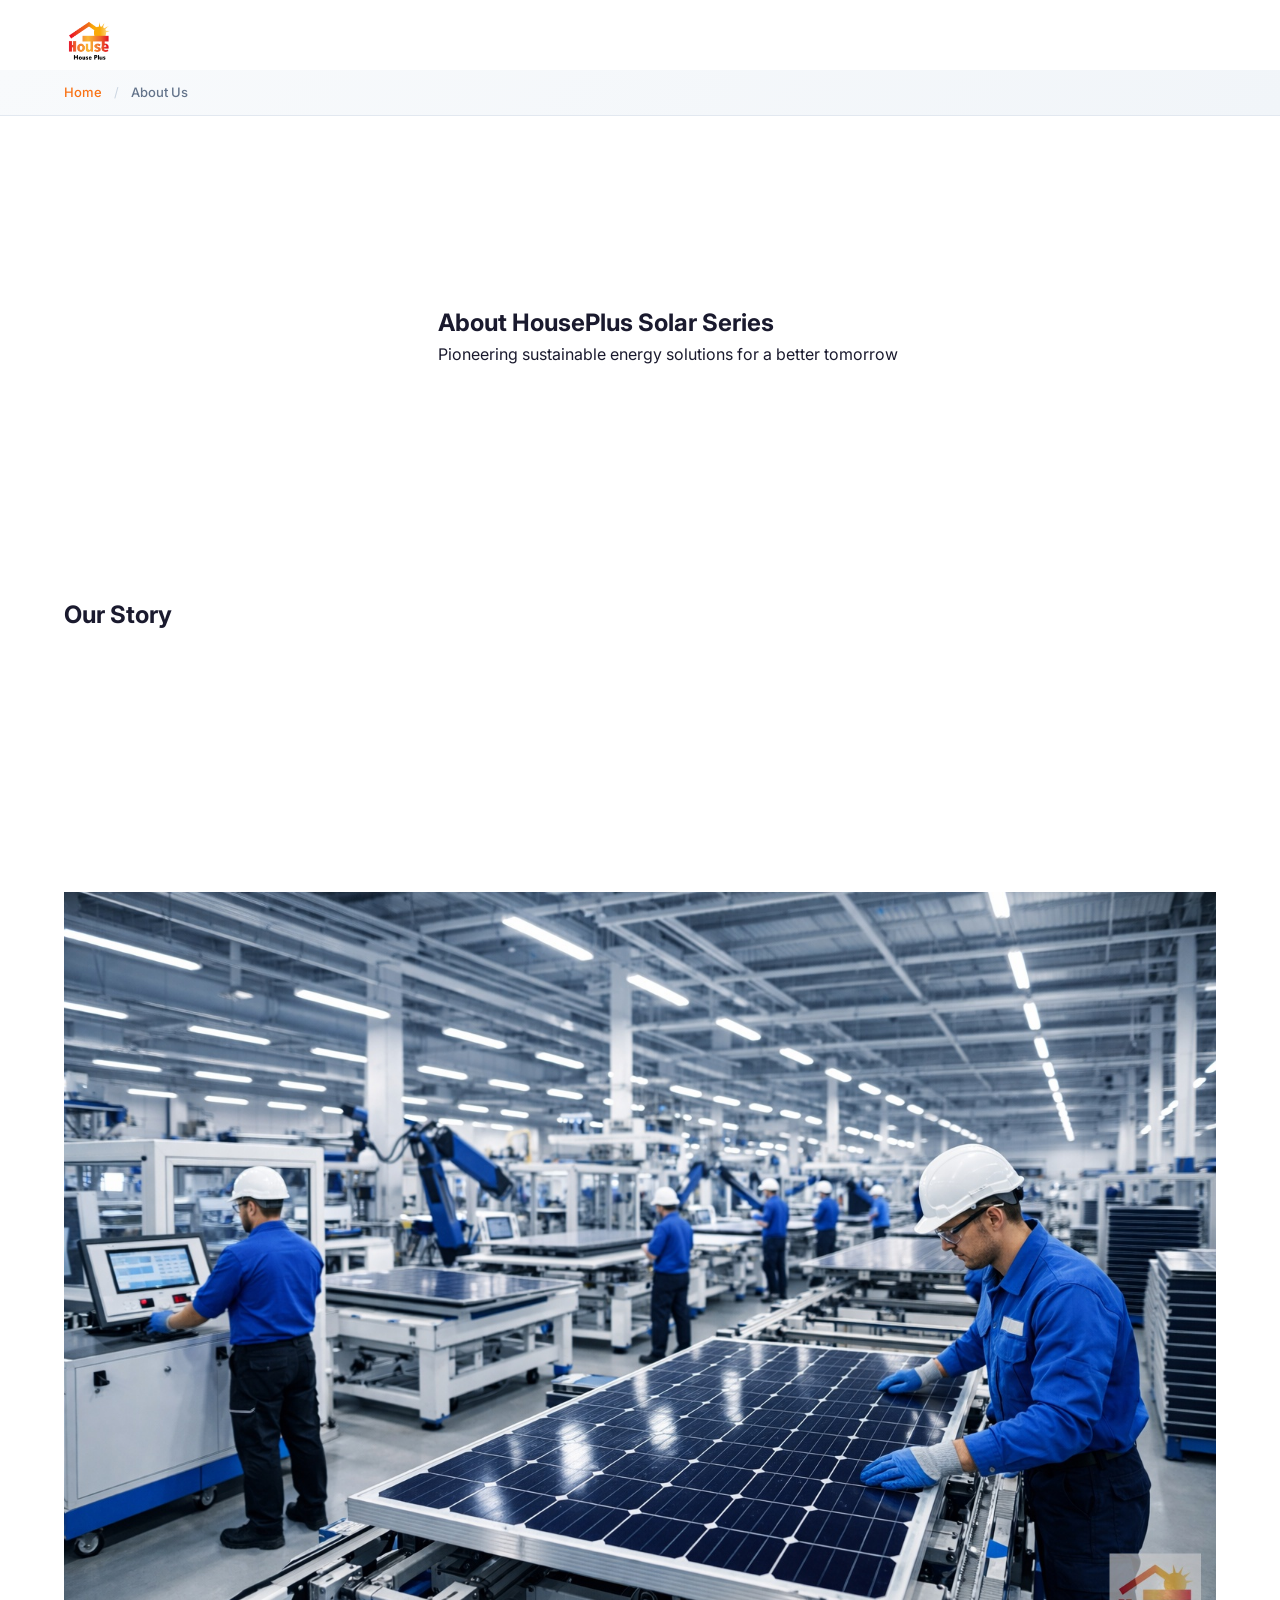
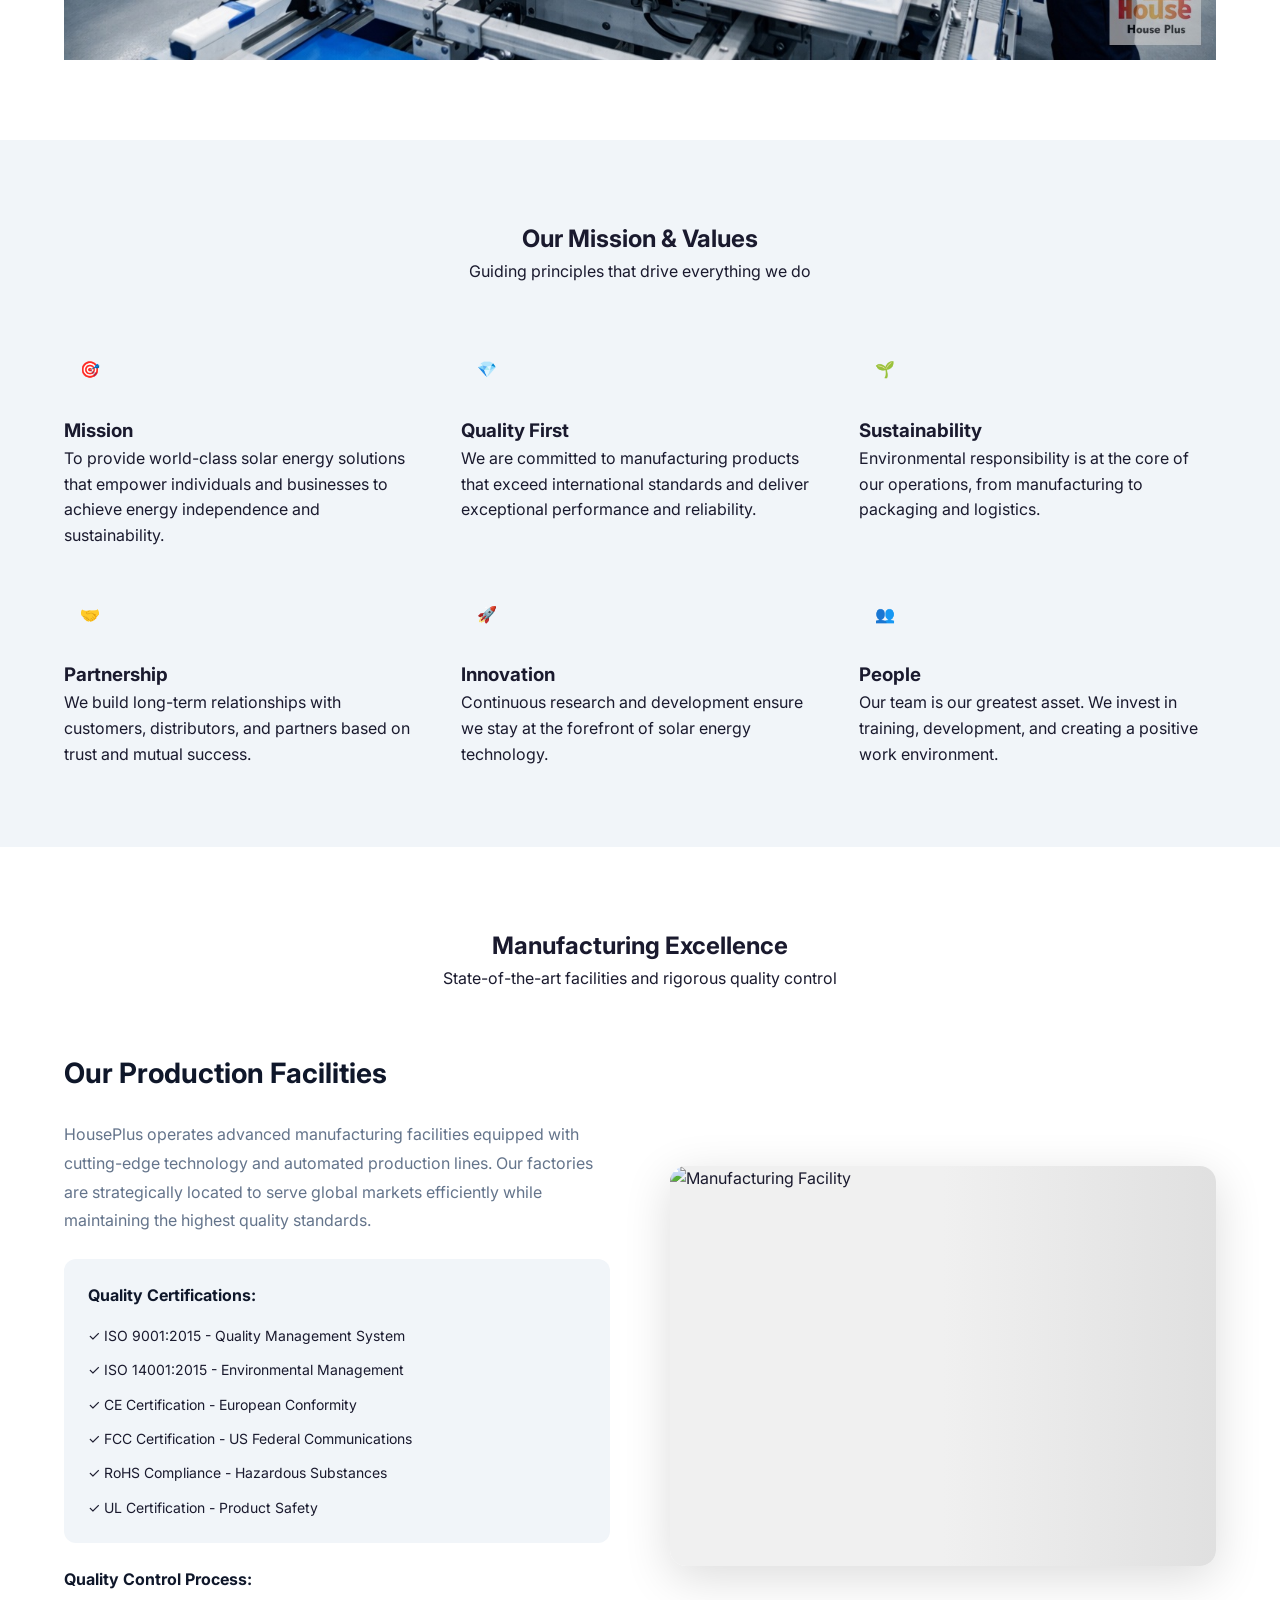
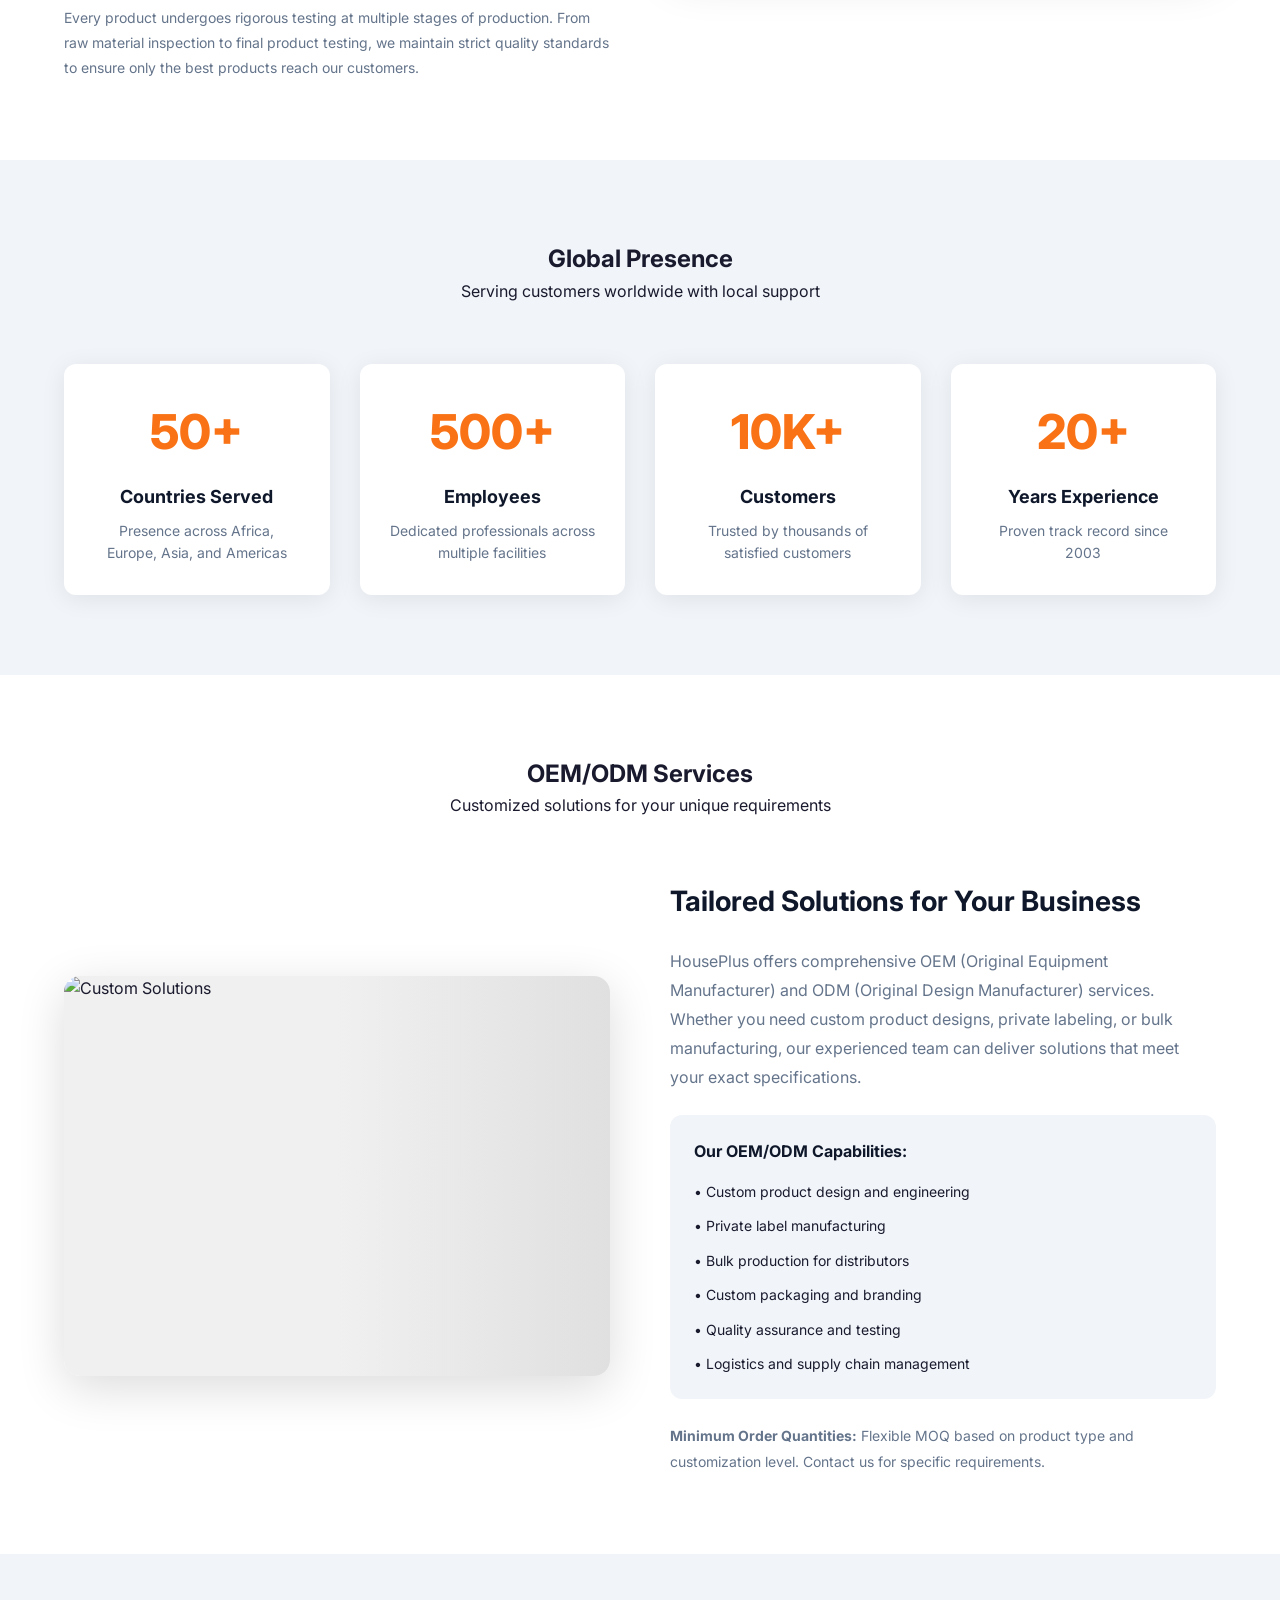
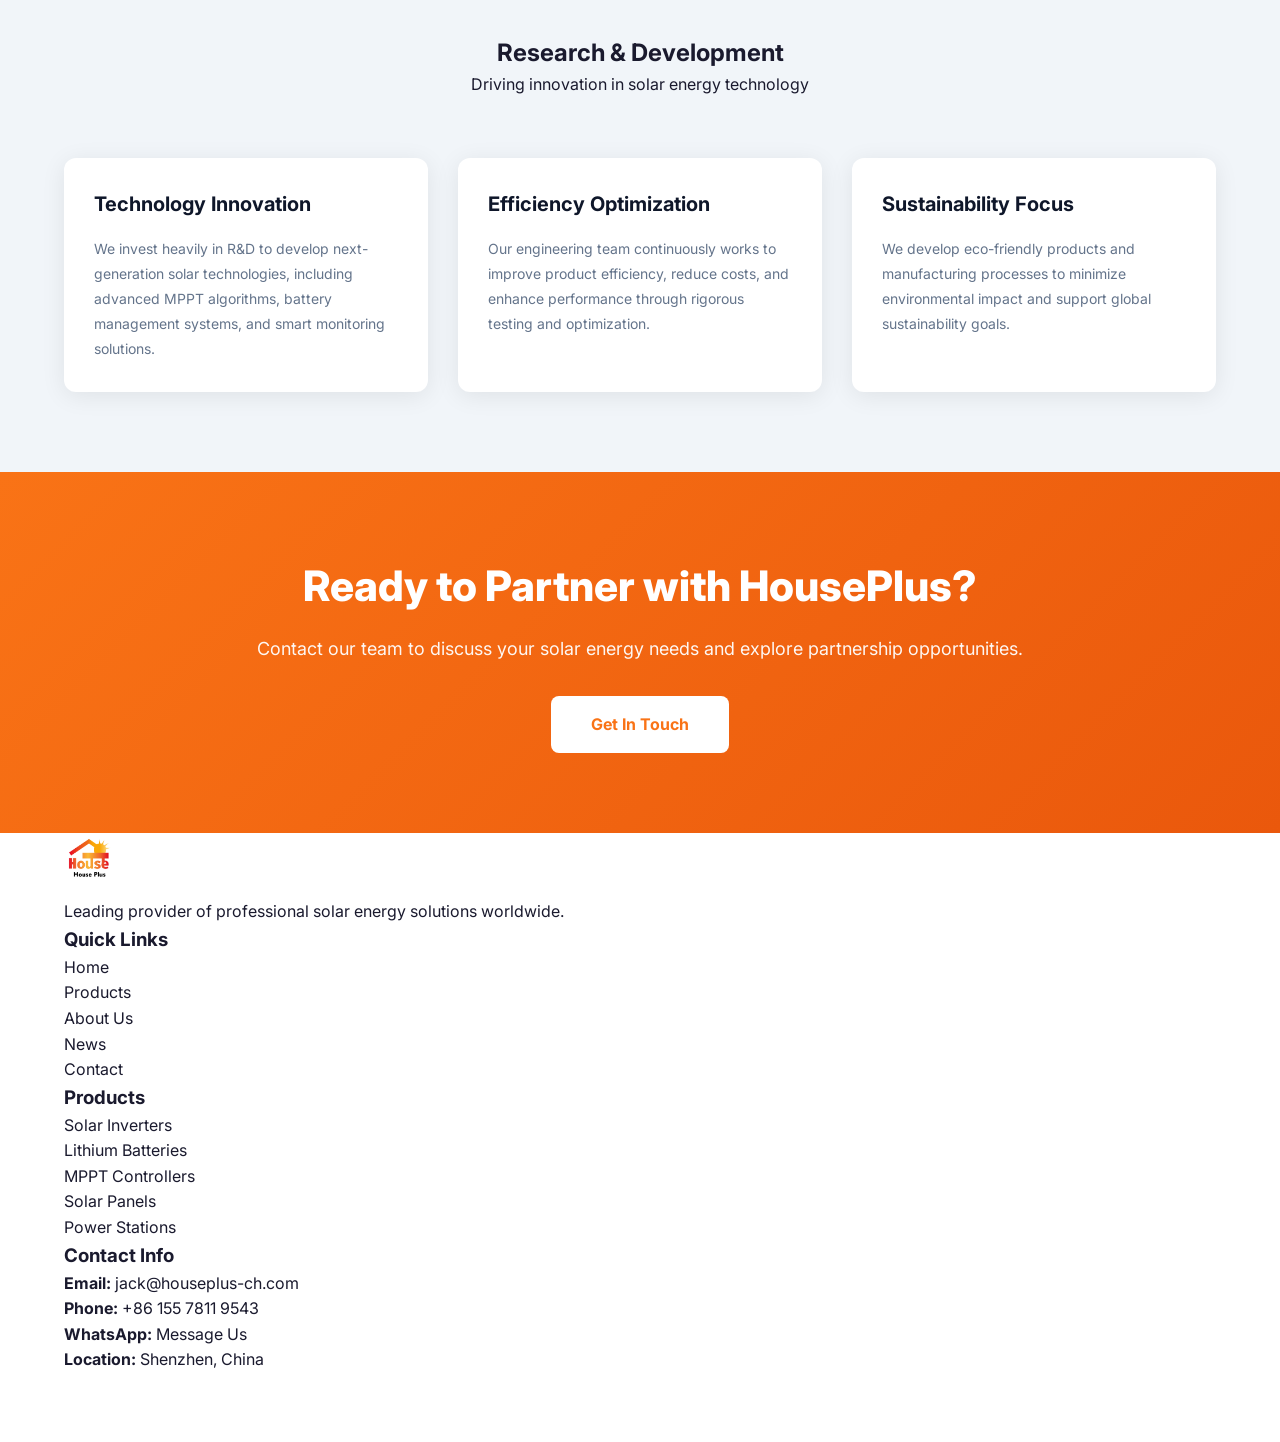
==== commit 5eeeab7e: "Fix: Repair full-site typography and enrich page content - Rewrote CSS with improved layout, spacing" ====
--- a/about.html
+++ b/about.html
@@ -11,8 +11,8 @@
   <meta property="og:title" content="About HousePlus | Leading Solar Energy Provider" />
   <meta property="og:description" content="Global leader in professional solar energy solutions with 20+ years of experience and presence in 50+ countries." />
   <meta property="og:type" content="website" />
-  <meta property="og:url" content="https://houseplus.ng/about.html" />
-  <meta property="og:image" content="https://houseplus.ng/assets/about-bg.jpg" />
+  <meta property="og:url" content="https://www.houseplus.ng/about.html" />
+  <meta property="og:image" content="https://www.houseplus.ng/assets/about-bg.jpg" />
   
   <!-- Fonts & Styles -->
   <link rel="preconnect" href="https://fonts.googleapis.com" />
@@ -26,7 +26,7 @@
   <meta name="theme-color" content="#F97316" />
   
   <!-- Canonical -->
-  <link rel="canonical" href="https://houseplus.ng/about.html" />
+  <link rel="canonical" href="https://www.houseplus.ng/about.html" />
   
   <!-- Schema Markup - About Organization -->
   <script type="application/ld+json">
@@ -34,20 +34,11 @@
     "@context": "https://schema.org",
     "@type": "Organization",
     "name": "HousePlus Solar Series",
-    "url": "https://houseplus.ng/",
-    "logo": "https://houseplus.ng/assets/houseplus-logo.png",
+    "url": "https://www.houseplus.ng/",
+    "logo": "https://www.houseplus.ng/assets/houseplus-logo.png",
     "description": "Global leader in professional solar energy solutions",
     "foundingDate": "2003",
-    "numberOfEmployees": "500+",
-    "areaServed": [
-      "Nigeria", "Africa", "Europe", "Asia", "Americas"
-    ],
-    "contactPoint": {
-      "@type": "ContactPoint",
-      "contactType": "Sales",
-      "telephone": "+86-155-7811-9543",
-      "email": "jack@houseplus-ch.com"
-    }
+    "numberOfEmployees": "500+"
   }
   </script>
 </head>
@@ -66,244 +57,267 @@
         <li><a href="/news.html">News</a></li>
         <li><a href="/contact.html">Contact</a></li>
       </ul>
-      <div class="nav-toggle" id="navToggle">
-        <span></span>
-        <span></span>
-        <span></span>
-      </div>
     </div>
   </nav>
-  <!-- ===== BREADCRUMB NAVIGATION ===== -->
-  <div id="breadcrumb-container" class="breadcrumb-wrapper"></div>
-
-  <!-- ===== PAGE HEADER ===== -->
-  <section class="page-header">
-    <h1>About HousePlus Solar Series</h1>
-    <p>Pioneering sustainable energy solutions for a better tomorrow</p>
-  </section>
-
-  <!-- ===== COMPANY STORY ===== -->
-  <section class="about-section">
+
+  <!-- ===== MAIN CONTENT ===== -->
+  <main>
+    <!-- ===== BREADCRUMB NAVIGATION ===== -->
+    <div id="breadcrumb-container" class="breadcrumb-wrapper"></div>
+
+    <!-- ===== PAGE HEADER ===== -->
+    <section class="hero" style="min-height: 400px;">
+      <div class="hero-content">
+        <h1>About HousePlus Solar Series</h1>
+        <p>Pioneering sustainable energy solutions for a better tomorrow</p>
+      </div>
+    </section>
+
+    <!-- ===== COMPANY STORY ===== -->
+    <section class="about" style="padding: 80px 24px; background: white;">
+      <div class="container">
+        <div class="about-content" style="grid-template-columns: 1fr 1fr; gap: 60px;">
+          <div class="about-text">
+            <h2>Our Story</h2>
+            <p>Founded in 2003, HousePlus Solar Series has grown from a small regional manufacturer to a global leader in professional solar energy solutions. With over two decades of experience, we have established ourselves as a trusted partner for residential, commercial, and industrial solar applications across more than 50 countries.</p>
+            <p>Our mission is to make renewable energy accessible, affordable, and reliable for everyone. We believe that solar power is not just an alternative energy source—it's the future of sustainable development. Every product we manufacture is designed with this vision in mind.</p>
+            <p>Starting with a small team of passionate engineers and technicians, we have grown to employ over 500 dedicated professionals. Our state-of-the-art manufacturing facilities span multiple locations, equipped with the latest technology and quality control systems to ensure every product meets the highest international standards.</p>
+          </div>
+          <img src="assets/about-bg.jpg" alt="HousePlus Factory" class="about-image" loading="lazy" />
+        </div>
+      </div>
+    </section>
+
+    <!-- ===== MISSION & VALUES ===== -->
+    <section style="padding: 80px 24px; background: var(--gray-light);">
+      <div class="container">
+        <div class="section-header" style="margin-bottom: 60px;">
+          <h2>Our Mission & Values</h2>
+          <p>Guiding principles that drive everything we do</p>
+        </div>
+        <div class="features-grid" style="display: grid; grid-template-columns: repeat(auto-fit, minmax(280px, 1fr)); gap: 40px;">
+          <div class="feature-item">
+            <div class="feature-icon">🎯</div>
+            <h3 class="feature-title">Mission</h3>
+            <p class="feature-description">To provide world-class solar energy solutions that empower individuals and businesses to achieve energy independence and sustainability.</p>
+          </div>
+          
+          <div class="feature-item">
+            <div class="feature-icon">💎</div>
+            <h3 class="feature-title">Quality First</h3>
+            <p class="feature-description">We are committed to manufacturing products that exceed international standards and deliver exceptional performance and reliability.</p>
+          </div>
+          
+          <div class="feature-item">
+            <div class="feature-icon">🌱</div>
+            <h3 class="feature-title">Sustainability</h3>
+            <p class="feature-description">Environmental responsibility is at the core of our operations, from manufacturing to packaging and logistics.</p>
+          </div>
+          
+          <div class="feature-item">
+            <div class="feature-icon">🤝</div>
+            <h3 class="feature-title">Partnership</h3>
+            <p class="feature-description">We build long-term relationships with customers, distributors, and partners based on trust and mutual success.</p>
+          </div>
+          
+          <div class="feature-item">
+            <div class="feature-icon">🚀</div>
+            <h3 class="feature-title">Innovation</h3>
+            <p class="feature-description">Continuous research and development ensure we stay at the forefront of solar energy technology.</p>
+          </div>
+          
+          <div class="feature-item">
+            <div class="feature-icon">👥</div>
+            <h3 class="feature-title">People</h3>
+            <p class="feature-description">Our team is our greatest asset. We invest in training, development, and creating a positive work environment.</p>
+          </div>
+        </div>
+      </div>
+    </section>
+
+    <!-- ===== MANUFACTURING & QUALITY ===== -->
+    <section style="padding: 80px 24px; background: white;">
+      <div class="container">
+        <div class="section-header" style="margin-bottom: 60px;">
+          <h2>Manufacturing Excellence</h2>
+          <p>State-of-the-art facilities and rigorous quality control</p>
+        </div>
+        <div style="display: grid; grid-template-columns: 1fr 1fr; gap: 60px; align-items: center;">
+          <div>
+            <h3 style="font-size: 28px; font-weight: 700; margin-bottom: 24px; color: var(--dark);">Our Production Facilities</h3>
+            <p style="font-size: 16px; color: var(--gray); margin-bottom: 24px; line-height: 1.8;">HousePlus operates advanced manufacturing facilities equipped with cutting-edge technology and automated production lines. Our factories are strategically located to serve global markets efficiently while maintaining the highest quality standards.</p>
+            
+            <div style="background: var(--gray-light); padding: 24px; border-radius: 12px; margin-bottom: 24px;">
+              <h4 style="font-weight: 700; margin-bottom: 16px; color: var(--dark);">Quality Certifications:</h4>
+              <ul style="list-style: none; padding: 0;">
+                <li style="margin-bottom: 12px; font-size: 14px;">✓ ISO 9001:2015 - Quality Management System</li>
+                <li style="margin-bottom: 12px; font-size: 14px;">✓ ISO 14001:2015 - Environmental Management</li>
+                <li style="margin-bottom: 12px; font-size: 14px;">✓ CE Certification - European Conformity</li>
+                <li style="margin-bottom: 12px; font-size: 14px;">✓ FCC Certification - US Federal Communications</li>
+                <li style="margin-bottom: 12px; font-size: 14px;">✓ RoHS Compliance - Hazardous Substances</li>
+                <li style="font-size: 14px;">✓ UL Certification - Product Safety</li>
+              </ul>
+            </div>
+
+            <h4 style="font-weight: 700; margin-bottom: 12px; color: var(--dark);">Quality Control Process:</h4>
+            <p style="font-size: 14px; color: var(--gray); line-height: 1.8;">Every product undergoes rigorous testing at multiple stages of production. From raw material inspection to final product testing, we maintain strict quality standards to ensure only the best products reach our customers.</p>
+          </div>
+          <img src="assets/factory-production.jpg" alt="Manufacturing Facility" class="about-image" loading="lazy" style="width: 100%; height: 400px; object-fit: cover; border-radius: var(--radius); box-shadow: var(--shadow-lg);" />
+        </div>
+      </div>
+    </section>
+
+    <!-- ===== GLOBAL PRESENCE ===== -->
+    <section style="padding: 80px 24px; background: var(--gray-light);">
+      <div class="container">
+        <div class="section-header" style="margin-bottom: 60px;">
+          <h2>Global Presence</h2>
+          <p>Serving customers worldwide with local support</p>
+        </div>
+        <div style="display: grid; grid-template-columns: repeat(auto-fit, minmax(250px, 1fr)); gap: 30px;">
+          <div style="background: white; padding: 30px; border-radius: 12px; box-shadow: var(--shadow); text-align: center;">
+            <div style="font-size: 48px; font-weight: 800; color: var(--orange); margin-bottom: 12px;">50+</div>
+            <h3 style="font-size: 18px; font-weight: 700; margin-bottom: 8px; color: var(--dark);">Countries Served</h3>
+            <p style="font-size: 14px; color: var(--gray);">Presence across Africa, Europe, Asia, and Americas</p>
+          </div>
+          
+          <div style="background: white; padding: 30px; border-radius: 12px; box-shadow: var(--shadow); text-align: center;">
+            <div style="font-size: 48px; font-weight: 800; color: var(--orange); margin-bottom: 12px;">500+</div>
+            <h3 style="font-size: 18px; font-weight: 700; margin-bottom: 8px; color: var(--dark);">Employees</h3>
+            <p style="font-size: 14px; color: var(--gray);">Dedicated professionals across multiple facilities</p>
+          </div>
+          
+          <div style="background: white; padding: 30px; border-radius: 12px; box-shadow: var(--shadow); text-align: center;">
+            <div style="font-size: 48px; font-weight: 800; color: var(--orange); margin-bottom: 12px;">10K+</div>
+            <h3 style="font-size: 18px; font-weight: 700; margin-bottom: 8px; color: var(--dark);">Customers</h3>
+            <p style="font-size: 14px; color: var(--gray);">Trusted by thousands of satisfied customers</p>
+          </div>
+          
+          <div style="background: white; padding: 30px; border-radius: 12px; box-shadow: var(--shadow); text-align: center;">
+            <div style="font-size: 48px; font-weight: 800; color: var(--orange); margin-bottom: 12px;">20+</div>
+            <h3 style="font-size: 18px; font-weight: 700; margin-bottom: 8px; color: var(--dark);">Years Experience</h3>
+            <p style="font-size: 14px; color: var(--gray);">Proven track record since 2003</p>
+          </div>
+        </div>
+      </div>
+    </section>
+
+    <!-- ===== OEM/ODM SERVICES ===== -->
+    <section style="padding: 80px 24px; background: white;">
+      <div class="container">
+        <div class="section-header" style="margin-bottom: 60px;">
+          <h2>OEM/ODM Services</h2>
+          <p>Customized solutions for your unique requirements</p>
+        </div>
+        <div style="display: grid; grid-template-columns: 1fr 1fr; gap: 60px; align-items: center;">
+          <img src="assets/custom-solutions.jpg" alt="Custom Solutions" class="about-image" loading="lazy" style="width: 100%; height: 400px; object-fit: cover; border-radius: var(--radius); box-shadow: var(--shadow-lg);" />
+          <div>
+            <h3 style="font-size: 28px; font-weight: 700; margin-bottom: 24px; color: var(--dark);">Tailored Solutions for Your Business</h3>
+            <p style="font-size: 16px; color: var(--gray); margin-bottom: 24px; line-height: 1.8;">HousePlus offers comprehensive OEM (Original Equipment Manufacturer) and ODM (Original Design Manufacturer) services. Whether you need custom product designs, private labeling, or bulk manufacturing, our experienced team can deliver solutions that meet your exact specifications.</p>
+            
+            <div style="background: var(--gray-light); padding: 24px; border-radius: 12px; margin-bottom: 24px;">
+              <h4 style="font-weight: 700; margin-bottom: 16px; color: var(--dark);">Our OEM/ODM Capabilities:</h4>
+              <ul style="list-style: none; padding: 0;">
+                <li style="margin-bottom: 12px; font-size: 14px;">• Custom product design and engineering</li>
+                <li style="margin-bottom: 12px; font-size: 14px;">• Private label manufacturing</li>
+                <li style="margin-bottom: 12px; font-size: 14px;">• Bulk production for distributors</li>
+                <li style="margin-bottom: 12px; font-size: 14px;">• Custom packaging and branding</li>
+                <li style="margin-bottom: 12px; font-size: 14px;">• Quality assurance and testing</li>
+                <li style="font-size: 14px;">• Logistics and supply chain management</li>
+              </ul>
+            </div>
+
+            <p style="font-size: 14px; color: var(--gray); line-height: 1.8;"><strong>Minimum Order Quantities:</strong> Flexible MOQ based on product type and customization level. Contact us for specific requirements.</p>
+          </div>
+        </div>
+      </div>
+    </section>
+
+    <!-- ===== RESEARCH & DEVELOPMENT ===== -->
+    <section style="padding: 80px 24px; background: var(--gray-light);">
+      <div class="container">
+        <div class="section-header" style="margin-bottom: 60px;">
+          <h2>Research & Development</h2>
+          <p>Driving innovation in solar energy technology</p>
+        </div>
+        <div style="display: grid; grid-template-columns: repeat(auto-fit, minmax(280px, 1fr)); gap: 30px;">
+          <div style="background: white; padding: 30px; border-radius: 12px; box-shadow: var(--shadow);">
+            <h3 style="font-size: 20px; font-weight: 700; margin-bottom: 16px; color: var(--dark);">Technology Innovation</h3>
+            <p style="font-size: 14px; color: var(--gray); line-height: 1.8;">We invest heavily in R&D to develop next-generation solar technologies, including advanced MPPT algorithms, battery management systems, and smart monitoring solutions.</p>
+          </div>
+          
+          <div style="background: white; padding: 30px; border-radius: 12px; box-shadow: var(--shadow);">
+            <h3 style="font-size: 20px; font-weight: 700; margin-bottom: 16px; color: var(--dark);">Efficiency Optimization</h3>
+            <p style="font-size: 14px; color: var(--gray); line-height: 1.8;">Our engineering team continuously works to improve product efficiency, reduce costs, and enhance performance through rigorous testing and optimization.</p>
+          </div>
+          
+          <div style="background: white; padding: 30px; border-radius: 12px; box-shadow: var(--shadow);">
+            <h3 style="font-size: 20px; font-weight: 700; margin-bottom: 16px; color: var(--dark);">Sustainability Focus</h3>
+            <p style="font-size: 14px; color: var(--gray); line-height: 1.8;">We develop eco-friendly products and manufacturing processes to minimize environmental impact and support global sustainability goals.</p>
+          </div>
+        </div>
+      </div>
+    </section>
+
+    <!-- ===== CTA SECTION ===== -->
+    <section style="padding: 80px 24px; background: linear-gradient(135deg, #F97316 0%, #EA580C 100%); color: white; text-align: center;">
+      <div class="container">
+        <h2 style="font-size: 42px; font-weight: 800; margin-bottom: 16px;">Ready to Partner with HousePlus?</h2>
+        <p style="font-size: 18px; margin-bottom: 32px; opacity: 0.95;">Contact our team to discuss your solar energy needs and explore partnership opportunities.</p>
+        <a href="/contact.html" style="display: inline-block; padding: 16px 40px; background: white; color: #F97316; border-radius: 8px; font-weight: 700; font-size: 16px; transition: all 0.3s ease;">Get In Touch</a>
+      </div>
+    </section>
+  </main>
+
+  <!-- ===== FOOTER ===== -->
+  <footer>
     <div class="container">
-      <div class="about-content">
-        <h2>Our Story</h2>
-        <p>Founded in 2003, HousePlus Solar Series has grown from a small regional manufacturer to a global leader in professional solar energy solutions. With over two decades of experience, we have established ourselves as a trusted partner for residential, commercial, and industrial solar applications across more than 50 countries.</p>
-        <p>Our mission is to make renewable energy accessible, affordable, and reliable for everyone. We believe that solar power is not just an alternative energy source—it's the future of sustainable development. Every product we manufacture is designed with this vision in mind.</p>
-      </div>
-      <div class="about-image">
-        <img src="assets/about-bg.jpg" alt="HousePlus Factory" />
-      </div>
-    </div>
-  </section>
-
-  <!-- ===== MISSION & VALUES ===== -->
-  <section class="mission-values">
-    <div class="container">
-      <div class="mission-item">
-        <h3>🎯 Our Mission</h3>
-        <p>To empower the world with innovative, reliable, and cost-effective solar energy solutions that drive sustainable development and energy independence.</p>
-      </div>
-      <div class="mission-item">
-        <h3>💡 Our Vision</h3>
-        <p>To become the most trusted and respected solar energy solutions provider globally, recognized for quality, innovation, and customer satisfaction.</p>
-      </div>
-      <div class="mission-item">
-        <h3>✨ Our Values</h3>
-        <ul>
-          <li><strong>Quality First:</strong> Uncompromising commitment to excellence in every product</li>
-          <li><strong>Innovation:</strong> Continuous research and development for better solutions</li>
-          <li><strong>Sustainability:</strong> Environmental responsibility in all operations</li>
-          <li><strong>Customer Focus:</strong> Dedicated support and long-term partnerships</li>
-          <li><strong>Integrity:</strong> Transparent and ethical business practices</li>
-        </ul>
-      </div>
-    </div>
-  </section>
-
-  <!-- ===== GLOBAL PRESENCE ===== -->
-  <section class="global-presence">
-    <div class="container">
-      <h2>Global Presence & Impact</h2>
-      <div class="presence-grid">
-        <div class="presence-item">
-          <h3>50+</h3>
-          <p>Countries Served</p>
-        </div>
-        <div class="presence-item">
-          <h3>500+</h3>
-          <p>Product Variants</p>
-        </div>
-        <div class="presence-item">
-          <h3>10,000+</h3>
-          <p>Active Customers</p>
-        </div>
-        <div class="presence-item">
-          <h3>20+</h3>
-          <p>Years Experience</p>
-        </div>
-      </div>
-      <p class="presence-description">Our distribution network spans across Africa, Europe, Asia, and the Americas, with local support teams ensuring timely delivery and technical assistance wherever our customers are located.</p>
-    </div>
-  </section>
-
-  <!-- ===== QUALITY & CERTIFICATIONS ===== -->
-  <section class="certifications">
-    <div class="container">
-      <h2>Quality Assurance & Certifications</h2>
-      <p>We maintain the highest standards of quality and compliance through rigorous testing and international certifications.</p>
-      <div class="cert-grid">
-        <div class="cert-item">
-          <h4>ISO 9001:2015</h4>
-          <p>Quality Management System</p>
-        </div>
-        <div class="cert-item">
-          <h4>ISO 14001:2015</h4>
-          <p>Environmental Management</p>
-        </div>
-        <div class="cert-item">
-          <h4>CE Certification</h4>
-          <p>European Conformity</p>
-        </div>
-        <div class="cert-item">
-          <h4>FCC Approval</h4>
-          <p>Federal Communications Commission</p>
-        </div>
-        <div class="cert-item">
-          <h4>RoHS Compliant</h4>
-          <p>Hazardous Substances Restriction</p>
-        </div>
-        <div class="cert-item">
-          <h4>UL Listed</h4>
-          <p>Underwriters Laboratories</p>
-        </div>
-      </div>
-    </div>
-  </section>
-
-  <!-- ===== WHY PARTNER WITH US ===== -->
-  <section class="partnership-benefits">
-    <div class="container">
-      <h2>Why Partner With HousePlus</h2>
-      <div class="benefits-grid">
-        <div class="benefit-item">
-          <div class="benefit-icon">🏭</div>
-          <h3>Factory Direct</h3>
-          <p>Direct manufacturing means competitive pricing without intermediary markups. We pass savings directly to our partners.</p>
-        </div>
-        <div class="benefit-item">
-          <div class="benefit-icon">🔬</div>
-          <h3>R&D Excellence</h3>
-          <p>Continuous innovation through our dedicated research and development team, ensuring cutting-edge technology.</p>
-        </div>
-        <div class="benefit-item">
-          <div class="benefit-icon">📦</div>
-          <h3>Reliable Supply</h3>
-          <p>Consistent production capacity and efficient logistics ensure timely delivery of your orders.</p>
-        </div>
-        <div class="benefit-item">
-          <div class="benefit-icon">🛠️</div>
-          <h3>Technical Support</h3>
-          <p>Expert technical team available 24/7 to assist with installation, troubleshooting, and optimization.</p>
-        </div>
-        <div class="benefit-item">
-          <div class="benefit-icon">🌱</div>
-          <h3>Sustainability</h3>
-          <p>Committed to eco-friendly manufacturing practices and promoting renewable energy adoption globally.</p>
-        </div>
-        <div class="benefit-item">
-          <div class="benefit-icon">🤝</div>
-          <h3>Long-term Partnership</h3>
-          <p>We build lasting relationships with our partners, supporting their growth and success in the solar market.</p>
-        </div>
-      </div>
-    </div>
-  </section>
-
-  <!-- ===== OEM/ODM SERVICES ===== -->
-  <section class="oem-services">
-    <div class="container">
-      <h2>OEM/ODM Solutions</h2>
-      <p>Looking for customized solar solutions? We offer comprehensive OEM (Original Equipment Manufacturer) and ODM (Original Design Manufacturer) services.</p>
-      <div class="services-list">
-        <div class="service-item">
-          <h4>Custom Product Design</h4>
-          <p>Tailored product specifications to meet your unique requirements and market demands</p>
-        </div>
-        <div class="service-item">
-          <h4>Private Labeling</h4>
-          <p>Brand your products with your logo and packaging while we handle manufacturing</p>
-        </div>
-        <div class="service-item">
-          <h4>Bulk Manufacturing</h4>
-          <p>Scalable production capacity for large orders with flexible lead times</p>
-        </div>
-        <div class="service-item">
-          <h4>Quality Control</h4>
-          <p>Rigorous testing and inspection to ensure every product meets your standards</p>
-        </div>
-      </div>
-      <a href="/contact.html" class="btn btn-primary btn-large">Discuss OEM/ODM Opportunities</a>
-    </div>
-  </section>
-
-  <!-- ===== COMMITMENT TO EXCELLENCE ===== -->
-  <section class="commitment">
-    <div class="container">
-      <h2>Our Commitment to Excellence</h2>
-      <p>At HousePlus Solar Series, we are committed to:</p>
-      <ul class="commitment-list">
-        <li>Manufacturing products that exceed international quality standards</li>
-        <li>Providing exceptional customer service and technical support</li>
-        <li>Investing in research and development for continuous innovation</li>
-        <li>Operating with environmental responsibility and sustainability</li>
-        <li>Building long-term partnerships based on trust and mutual success</li>
-        <li>Expanding access to solar energy in underserved communities</li>
-      </ul>
-    </div>
-  </section>
-
-  <!-- ===== FOOTER ===== -->
-  <footer class="footer">
-    <div class="footer-content">
-      <div class="footer-section">
-        <div class="footer-brand">
-          <img src="assets/houseplus-logo.png" alt="HousePlus Logo" class="logo-image" />
-        </div>
-        <p>Leading provider of professional solar energy solutions worldwide</p>
-      </div>
-      <div class="footer-section">
-        <h4>Quick Links</h4>
-        <ul>
-          <li><a href="/">Home</a></li>
-          <li><a href="/products.html">Products</a></li>
-          <li><a href="/about.html">About Us</a></li>
-          <li><a href="/news.html">News</a></li>
-        </ul>
-      </div>
-      <div class="footer-section">
-        <h4>Products</h4>
-        <ul>
-          <li><a href="/products.html#inverters">Solar Inverters</a></li>
-          <li><a href="/products.html#batteries">Lithium Batteries</a></li>
-          <li><a href="/products.html#controllers">MPPT Controllers</a></li>
-          <li><a href="/products.html#lights">Solar Street Lights</a></li>
-        </ul>
-      </div>
-      <div class="footer-section">
-        <h4>Contact</h4>
-        <p>Email: <a href="mailto:jack@houseplus-ch.com">jack@houseplus-ch.com</a></p>
-        <p>Phone: <a href="tel:+8615578119543">+86 155 7811 9543</a></p>
-        <p><a href="https://wa.me/8615578119543" target="_blank">WhatsApp</a></p>
-      </div>
-    </div>
-    <div class="footer-bottom">
-      <p>&copy; 2026 HousePlus Solar Series. All rights reserved.</p>
+      <div class="footer-content">
+        <div class="footer-section">
+          <img src="assets/houseplus-logo.png" alt="HousePlus Logo" class="logo-image" style="height: 50px; margin-bottom: 16px;" />
+          <p>Leading provider of professional solar energy solutions worldwide.</p>
+        </div>
+        
+        <div class="footer-section">
+          <h3>Quick Links</h3>
+          <ul>
+            <li><a href="/">Home</a></li>
+            <li><a href="/products.html">Products</a></li>
+            <li><a href="/about.html">About Us</a></li>
+            <li><a href="/news.html">News</a></li>
+            <li><a href="/contact.html">Contact</a></li>
+          </ul>
+        </div>
+        
+        <div class="footer-section">
+          <h3>Products</h3>
+          <ul>
+            <li><a href="/products.html#inverters">Solar Inverters</a></li>
+            <li><a href="/products.html#batteries">Lithium Batteries</a></li>
+            <li><a href="/products.html#controllers">MPPT Controllers</a></li>
+            <li><a href="/products.html#panels">Solar Panels</a></li>
+            <li><a href="/products.html#systems">Power Stations</a></li>
+          </ul>
+        </div>
+        
+        <div class="footer-section">
+          <h3>Contact Info</h3>
+          <p><strong>Email:</strong> <a href="mailto:jack@houseplus-ch.com">jack@houseplus-ch.com</a></p>
+          <p><strong>Phone:</strong> <a href="tel:+8615578119543">+86 155 7811 9543</a></p>
+          <p><strong>WhatsApp:</strong> <a href="https://wa.me/8615578119543" target="_blank">Message Us</a></p>
+          <p><strong>Location:</strong> Shenzhen, China</p>
+        </div>
+      </div>
+      
+      <div class="footer-bottom">
+        <p>&copy; 2026 HousePlus Solar Series. All rights reserved.</p>
+      </div>
     </div>
   </footer>
 
   <!-- Scripts -->
-  <script src="script.js"></script>
-<script src="breadcrumbs.js" defer></script>
+  <script src="script.js" defer></script>
+  <script src="breadcrumbs.js" defer></script>
   <script src="performance-optimizer.js" defer></script>
 </body>
 </html>
